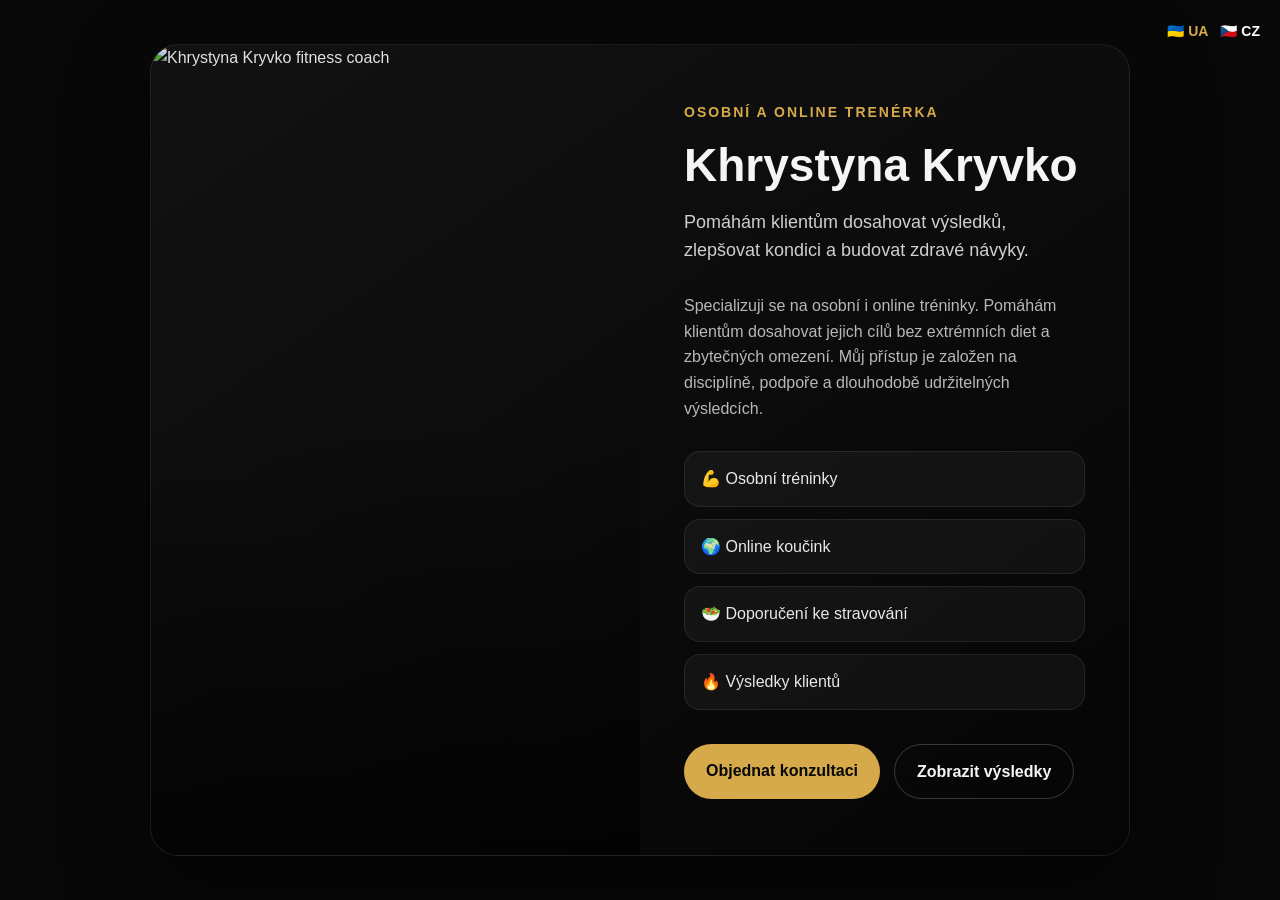
==== cz.html @ f44e98f5 "Update cz.html" ====
<!DOCTYPE html>
<html lang="en">
<head>
  <meta charset="UTF-8" />
  <meta name="viewport" content="width=device-width, initial-scale=1.0" />
  <title>Khrystyna Kryvko | Fitness Coach</title>

  <style>

    * {
      margin: 0;
      padding: 0;
      box-sizing: border-box;
    }

    body {
      font-family: Arial, sans-serif;
      background: #080808;
      color: #f5f5f5;
      line-height: 1.6;
    }

    .page {
      min-height: 100vh;
      padding: 32px 20px;
      display: flex;
      justify-content: center;
      align-items: center;
    }

.language-switcher {
  position: absolute;
  top: 20px;
  right: 20px;
  display: flex;
  gap: 12px;
  z-index: 100;
}

.language-switcher a {
  color: #d6aa4b;
  text-decoration: none;
  font-weight: 700;
  font-size: 14px;
  transition: 0.2s;
}

.language-switcher a:hover {
  color: #f0c86a;
}

.language-switcher .active {
  color: white;
}

    .card {
      width: 100%;
      max-width: 980px;
      background: linear-gradient(145deg, #121212, #050505);
      border: 1px solid rgba(255, 255, 255, 0.08);
      border-radius: 28px;
      overflow: hidden;
      box-shadow: 0 30px 80px rgba(0, 0, 0, 0.55);
      display: grid;
      grid-template-columns: 1fr 1fr;
    }

    .image-box {
      position: relative;
      min-height: 560px;
      overflow: hidden;
    }

    .image-box img {
      width: 100%;
      height: 100%;
      object-fit: cover;
      display: block;
      filter: brightness(0.9) contrast(1.05);
    }

    .image-box::after {
      content: "";
      position: absolute;
      inset: 0;
      background: linear-gradient(to top, rgba(0,0,0,0.65), transparent 55%);
    }

    .content {
      padding: 56px 44px;
      display: flex;
      flex-direction: column;
      justify-content: center;
    }

    .tag {
      color: #d6aa4b;
      font-size: 14px;
      text-transform: uppercase;
      letter-spacing: 2px;
      margin-bottom: 18px;
      font-weight: 700;
    }

    h1 {
      font-size: 46px;
      line-height: 1.05;
      margin-bottom: 18px;
    }

    .subtitle {
      font-size: 18px;
      color: #cfcfcf;
      margin-bottom: 28px;
    }

    .about {
      color: #b8b8b8;
      margin-bottom: 30px;
      font-size: 16px;
    }

    .features {
      display: grid;
      gap: 12px;
      margin-bottom: 34px;
    }

    .feature {
      padding: 14px 16px;
      background: rgba(255, 255, 255, 0.045);
      border: 1px solid rgba(255, 255, 255, 0.08);
      border-radius: 16px;
      color: #e8e8e8;
    }

    .buttons {
      display: flex;
      gap: 14px;
      flex-wrap: wrap;
    }

    .btn {
      text-decoration: none;
      padding: 14px 22px;
      border-radius: 999px;
      font-weight: 700;
      transition: 0.25s ease;
    }

    .btn-primary {
      background: #d6aa4b;
      color: #070707;
    }

    .btn-primary:hover {
      background: #f0c86a;
    }

    .btn-secondary {
      color: #f5f5f5;
      border: 1px solid rgba(255, 255, 255, 0.2);
    }

    .btn-secondary:hover {
      border-color: #d6aa4b;
      color: #d6aa4b;
    }

    @media (max-width: 820px) {
      .page {
        align-items: flex-start;
      }

      .card {
        grid-template-columns: 1fr;
      }

      .image-box {
        min-height: 420px;
      }

      .content {
        padding: 36px 24px;
      }

      h1 {
        font-size: 36px;
      }
    }

    @media (max-width: 480px) {
      .page {
        padding: 16px;
      }

      .card {
        border-radius: 22px;
      }

      .image-box {
        min-height: 360px;
      }

      h1 {
        font-size: 32px;
      }

      .subtitle {
        font-size: 16px;
      }

      .buttons {
        flex-direction: column;
      }

      .btn {
        text-align: center;
      }
    }
  </style>
</head>

<body>
<div class="language-switcher">
  <a href="index.html">🇺🇦 UA</a>
  <a class="active" href="cz.html">🇨🇿 CZ</a>
</div>
  <main class="page">
    <section class="card">
      <div class="image-box">
        <img src="photo.png" alt="Khrystyna Kryvko fitness coach" />
      </div>

      <div class="content">
        <div class="tag">Osobní a online trenérka</div>

        <h1>Khrystyna Kryvko</h1>

        <p class="subtitle">
  Pomáhám klientům dosahovat výsledků, zlepšovat kondici a budovat zdravé návyky.
</p>

        <p class="about">
Specializuji se na osobní i online tréninky. Pomáhám klientům
dosahovat jejich cílů bez extrémních diet a zbytečných omezení.
Můj přístup je založen na disciplíně, podpoře a dlouhodobě
udržitelných výsledcích.
</p>

        <div class="features">
  <div class="feature">💪 Osobní tréninky</div>
  <div class="feature">🌍 Online koučink</div>
  <div class="feature">🥗 Doporučení ke stravování</div>
  <div class="feature">🔥 Výsledky klientů</div>
</div>

        <div class="buttons">
          <a class="btn btn-primary" href="https://www.instagram.com/kristinaa_k7/" target="_self">
Objednat konzultaci
</a>
          <a class="btn btn-secondary" href="https://drive.google.com/drive/folders/1uf9JvwZ7L15I8RJB7Z5WkjqdKEzvysMz" target="_self">
Zobrazit výsledky
</a>
        </div>
      </div>
    </section>
  </main>
</body>
</html>
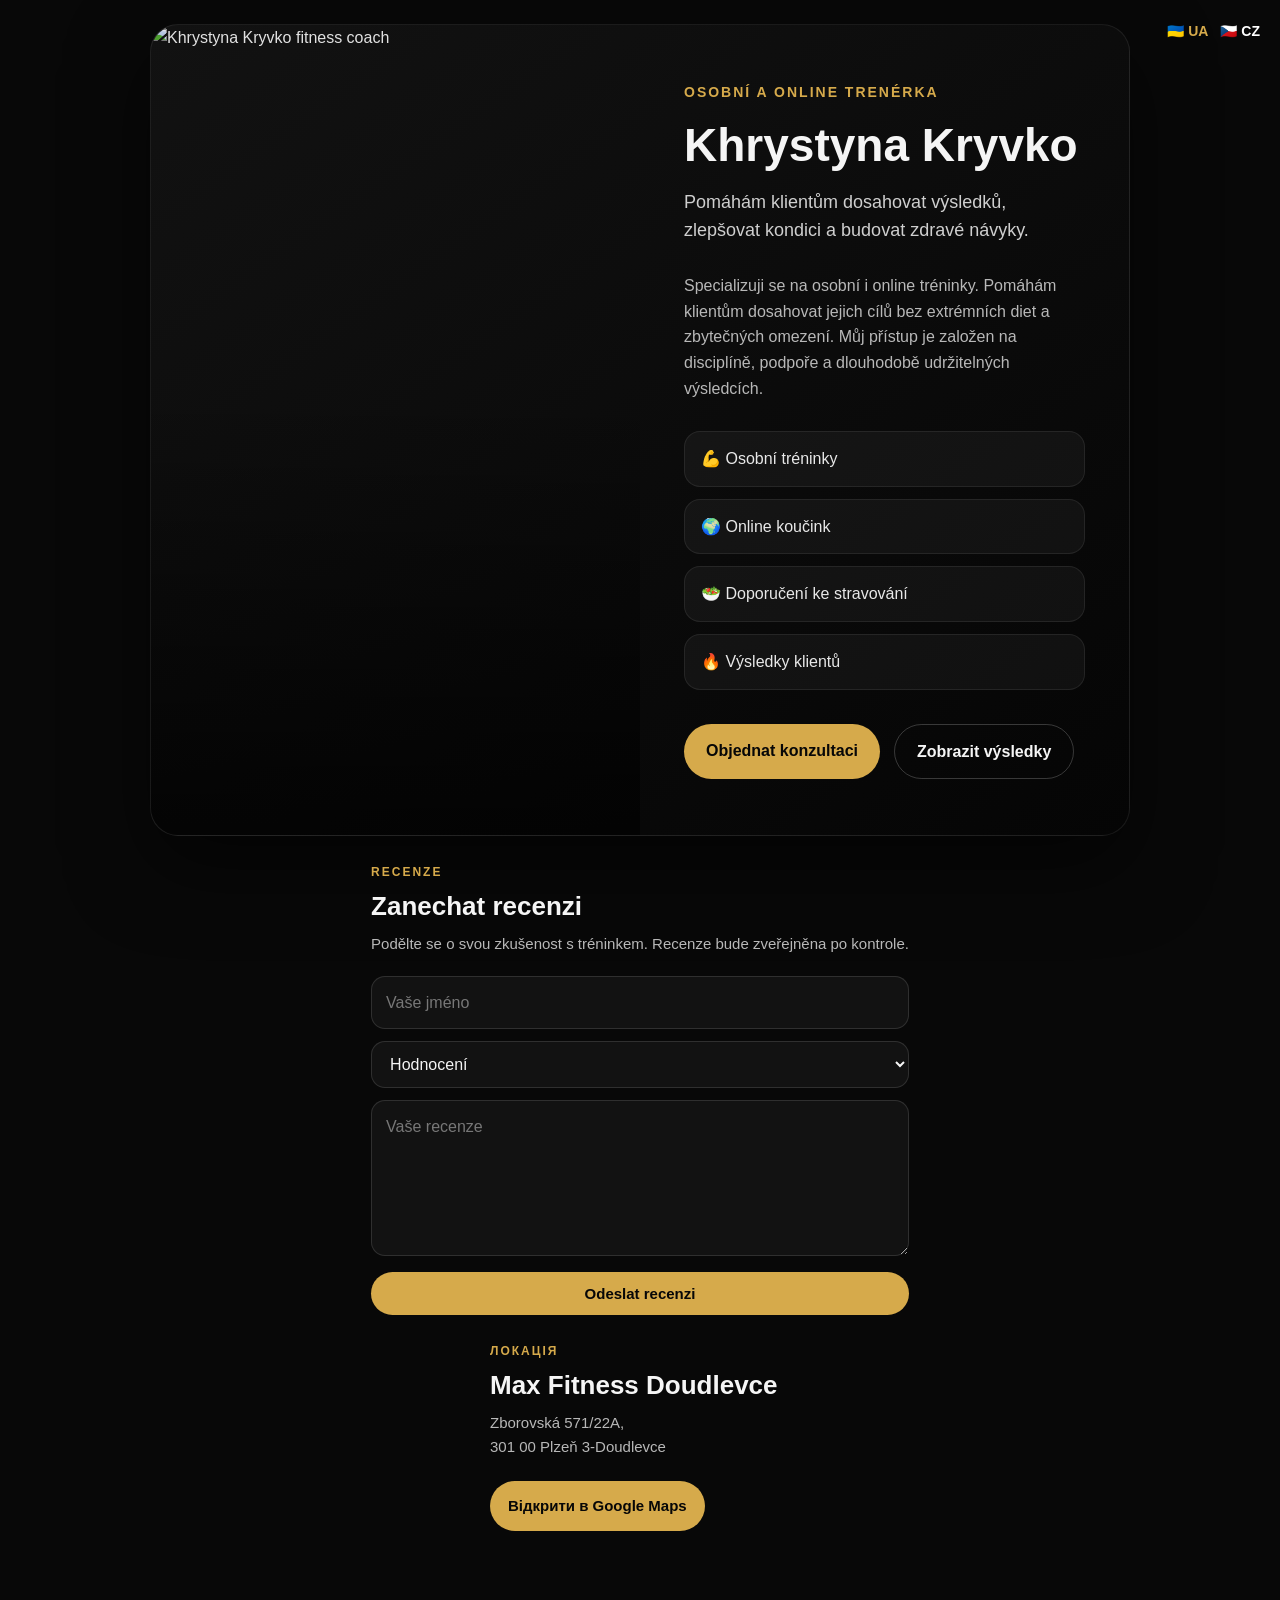
==== commit 513bdcf7: "feat: replace rating dropdown with interactive star selection" ====
--- a/cz.html
+++ b/cz.html
@@ -4,221 +4,7 @@
   <meta charset="UTF-8" />
   <meta name="viewport" content="width=device-width, initial-scale=1.0" />
   <title>Khrystyna Kryvko | Fitness Coach</title>
-
-  <style>
-
-    * {
-      margin: 0;
-      padding: 0;
-      box-sizing: border-box;
-    }
-
-    body {
-      font-family: Arial, sans-serif;
-      background: #080808;
-      color: #f5f5f5;
-      line-height: 1.6;
-    }
-
-    .page {
-      min-height: 100vh;
-      padding: 32px 20px;
-      display: flex;
-      justify-content: center;
-      align-items: center;
-    }
-
-.language-switcher {
-  position: absolute;
-  top: 20px;
-  right: 20px;
-  display: flex;
-  gap: 12px;
-  z-index: 100;
-}
-
-.language-switcher a {
-  color: #d6aa4b;
-  text-decoration: none;
-  font-weight: 700;
-  font-size: 14px;
-  transition: 0.2s;
-}
-
-.language-switcher a:hover {
-  color: #f0c86a;
-}
-
-.language-switcher .active {
-  color: white;
-}
-
-    .card {
-      width: 100%;
-      max-width: 980px;
-      background: linear-gradient(145deg, #121212, #050505);
-      border: 1px solid rgba(255, 255, 255, 0.08);
-      border-radius: 28px;
-      overflow: hidden;
-      box-shadow: 0 30px 80px rgba(0, 0, 0, 0.55);
-      display: grid;
-      grid-template-columns: 1fr 1fr;
-    }
-
-    .image-box {
-      position: relative;
-      min-height: 560px;
-      overflow: hidden;
-    }
-
-    .image-box img {
-      width: 100%;
-      height: 100%;
-      object-fit: cover;
-      display: block;
-      filter: brightness(0.9) contrast(1.05);
-    }
-
-    .image-box::after {
-      content: "";
-      position: absolute;
-      inset: 0;
-      background: linear-gradient(to top, rgba(0,0,0,0.65), transparent 55%);
-    }
-
-    .content {
-      padding: 56px 44px;
-      display: flex;
-      flex-direction: column;
-      justify-content: center;
-    }
-
-    .tag {
-      color: #d6aa4b;
-      font-size: 14px;
-      text-transform: uppercase;
-      letter-spacing: 2px;
-      margin-bottom: 18px;
-      font-weight: 700;
-    }
-
-    h1 {
-      font-size: 46px;
-      line-height: 1.05;
-      margin-bottom: 18px;
-    }
-
-    .subtitle {
-      font-size: 18px;
-      color: #cfcfcf;
-      margin-bottom: 28px;
-    }
-
-    .about {
-      color: #b8b8b8;
-      margin-bottom: 30px;
-      font-size: 16px;
-    }
-
-    .features {
-      display: grid;
-      gap: 12px;
-      margin-bottom: 34px;
-    }
-
-    .feature {
-      padding: 14px 16px;
-      background: rgba(255, 255, 255, 0.045);
-      border: 1px solid rgba(255, 255, 255, 0.08);
-      border-radius: 16px;
-      color: #e8e8e8;
-    }
-
-    .buttons {
-      display: flex;
-      gap: 14px;
-      flex-wrap: wrap;
-    }
-
-    .btn {
-      text-decoration: none;
-      padding: 14px 22px;
-      border-radius: 999px;
-      font-weight: 700;
-      transition: 0.25s ease;
-    }
-
-    .btn-primary {
-      background: #d6aa4b;
-      color: #070707;
-    }
-
-    .btn-primary:hover {
-      background: #f0c86a;
-    }
-
-    .btn-secondary {
-      color: #f5f5f5;
-      border: 1px solid rgba(255, 255, 255, 0.2);
-    }
-
-    .btn-secondary:hover {
-      border-color: #d6aa4b;
-      color: #d6aa4b;
-    }
-
-    @media (max-width: 820px) {
-      .page {
-        align-items: flex-start;
-      }
-
-      .card {
-        grid-template-columns: 1fr;
-      }
-
-      .image-box {
-        min-height: 420px;
-      }
-
-      .content {
-        padding: 36px 24px;
-      }
-
-      h1 {
-        font-size: 36px;
-      }
-    }
-
-    @media (max-width: 480px) {
-      .page {
-        padding: 16px;
-      }
-
-      .card {
-        border-radius: 22px;
-      }
-
-      .image-box {
-        min-height: 360px;
-      }
-
-      h1 {
-        font-size: 32px;
-      }
-
-      .subtitle {
-        font-size: 16px;
-      }
-
-      .buttons {
-        flex-direction: column;
-      }
-
-      .btn {
-        text-align: center;
-      }
-    }
-  </style>
+  <link rel="stylesheet" href="style.css" />
 </head>
 
 <body>
@@ -256,7 +42,7 @@
 </div>
 
         <div class="buttons">
-          <a class="btn btn-primary" href="https://www.instagram.com/kristinaa_k7/" target="_self">
+          <a class="btn btn-primary" href="https://ig.me/m/kristinaa_k7" target="_self">
 Objednat konzultaci
 </a>
           <a class="btn btn-secondary" href="https://drive.google.com/drive/folders/1uf9JvwZ7L15I8RJB7Z5WkjqdKEzvysMz" target="_self">
@@ -265,6 +51,65 @@
         </div>
       </div>
     </section>
+
+    <section class="review-section">
+  <div class="review-card">
+    <div class="review-header">
+      <span class="review-label">Recenze</span>
+      <h2>Zanechat recenzi</h2>
+      <p>
+        Podělte se o svou zkušenost s tréninkem. Recenze bude zveřejněna po kontrole.
+      </p>
+    </div>
+
+    <form class="review-form">
+      <input type="text" placeholder="Vaše jméno" required />
+
+      <select required>
+        <option value="">Hodnocení</option>
+        <option value="5">★★★★★ 5</option>
+        <option value="4">★★★★☆ 4</option>
+        <option value="3">★★★☆☆ 3</option>
+        <option value="2">★★☆☆☆ 2</option>
+        <option value="1">★☆☆☆☆ 1</option>
+      </select>
+
+      <textarea placeholder="Vaše recenze" rows="5" required></textarea>
+
+      <button type="submit">Odeslat recenzi</button>
+    </form>
+  </div>
+</section>
+
+<section class="location-section">
+  <div class="location-card">
+    <div class="location-info">
+      <span class="location-label">Локація</span>
+      <h2>Max Fitness Doudlevce</h2>
+      <p>
+        Zborovská 571/22A,<br />
+        301 00 Plzeň 3-Doudlevce
+      </p>
+
+      <a class="location-btn"
+         href="https://maps.app.goo.gl/XmRp74Ar4HQVm9838"
+         target="_blank"
+         rel="noopener noreferrer">
+        Відкрити в Google Maps
+      </a>
+    </div>
+
+    <div class="location-map">
+      <iframe
+        src="https://www.google.com/maps?q=Max%20Fitness%20Doudlevce%2C%20Zborovsk%C3%A1%20571%2F22A%2C%20301%2000%20Plze%C5%88%203-Doudlevce&output=embed"
+        loading="lazy">
+      </iframe>
+    </div>
+  </div>
+</section>
+
   </main>
+  
+  <script src="script.js"></script>
 </body>
 </html>
--- a/style.css
+++ b/style.css
@@ -0,0 +1,461 @@
+* {
+  margin: 0;
+  padding: 0;
+  box-sizing: border-box;
+}
+
+body {
+  font-family: Arial, sans-serif;
+  background: #080808;
+  color: #f5f5f5;
+  line-height: 1.6;
+}
+
+.language-switcher {
+  position: absolute;
+  top: 20px;
+  right: 20px;
+  display: flex;
+  gap: 12px;
+  z-index: 100;
+}
+
+.language-switcher a {
+  color: #d6aa4b;
+  text-decoration: none;
+  font-weight: 700;
+  font-size: 14px;
+  transition: 0.2s;
+}
+
+.language-switcher a:hover {
+  color: #f0c86a;
+}
+
+.language-switcher .active {
+  color: white;
+}
+
+.page {
+  padding: 24px 16px 40px;
+  display: flex;
+  flex-direction: column;
+  align-items: center;
+  gap: 22px;
+}
+
+.card {
+  width: 100%;
+  max-width: 980px;
+  background: linear-gradient(145deg, #121212, #050505);
+  border: 1px solid rgba(255, 255, 255, 0.08);
+  border-radius: 28px;
+  overflow: hidden;
+  box-shadow: 0 30px 80px rgba(0, 0, 0, 0.55);
+  display: grid;
+  grid-template-columns: 1fr 1fr;
+}
+
+.image-box {
+  position: relative;
+  min-height: 560px;
+  overflow: hidden;
+}
+
+.image-box img {
+  width: 100%;
+  height: 100%;
+  object-fit: cover;
+  display: block;
+  filter: brightness(0.9) contrast(1.05);
+}
+
+.image-box::after {
+  content: "";
+  position: absolute;
+  inset: 0;
+  background: linear-gradient(
+    to top,
+    rgba(0, 0, 0, 0.65),
+    transparent 55%
+  );
+}
+
+.content {
+  padding: 56px 44px;
+  display: flex;
+  flex-direction: column;
+}
+
+.tag {
+  color: #d6aa4b;
+  font-size: 14px;
+  text-transform: uppercase;
+  letter-spacing: 2px;
+  margin-bottom: 18px;
+  font-weight: 700;
+}
+
+h1 {
+  font-size: 46px;
+  line-height: 1.05;
+  margin-bottom: 18px;
+}
+
+.subtitle {
+  font-size: 18px;
+  color: #cfcfcf;
+  margin-bottom: 28px;
+}
+
+.about {
+  color: #b8b8b8;
+  margin-bottom: 30px;
+  font-size: 16px;
+}
+
+.features {
+  display: grid;
+  gap: 12px;
+  margin-bottom: 34px;
+}
+
+.feature {
+  padding: 14px 16px;
+  background: rgba(255, 255, 255, 0.045);
+  border: 1px solid rgba(255, 255, 255, 0.08);
+  border-radius: 16px;
+  color: #e8e8e8;
+}
+
+.buttons {
+  display: flex;
+  gap: 14px;
+  flex-wrap: wrap;
+}
+
+.btn {
+  text-decoration: none;
+  padding: 14px 22px;
+  border-radius: 999px;
+  font-weight: 700;
+  transition: 0.25s ease;
+}
+
+.btn-primary {
+  background: #d6aa4b;
+  color: #070707;
+}
+
+.btn-primary:hover {
+  background: #f0c86a;
+}
+
+.btn-secondary {
+  color: #f5f5f5;
+  border: 1px solid rgba(255, 255, 255, 0.2);
+}
+
+.btn-secondary:hover {
+  border-color: #d6aa4b;
+  color: #d6aa4b;
+}
+
+/* Bottom section */
+
+.bottom-section {
+  width: 100%;
+  max-width: 980px;
+  padding: 28px;
+  border-radius: 28px;
+  background: linear-gradient(145deg, #121212, #050505);
+  border: 1px solid rgba(255, 255, 255, 0.08);
+  display: grid;
+  grid-template-columns: 0.9fr 1.1fr;
+  gap: 28px;
+}
+
+.review-card,
+.location-card {
+  padding: 0;
+  border: none;
+  background: transparent;
+  box-shadow: none;
+  border-radius: 0;
+}
+
+.review-label,
+.location-label {
+  color: #d6aa4b;
+  font-size: 12px;
+  text-transform: uppercase;
+  letter-spacing: 2px;
+  font-weight: 700;
+}
+
+.review-header h2,
+.location-info h2 {
+  margin-top: 8px;
+  font-size: 26px;
+  line-height: 1.15;
+}
+
+.review-header p,
+.location-info p {
+  margin-top: 10px;
+  color: #b8b8b8;
+  font-size: 15px;
+}
+
+.review-form {
+  margin-top: 20px;
+  display: grid;
+  gap: 12px;
+}
+
+.review-form input,
+.review-form select,
+.review-form textarea {
+  width: 100%;
+  padding: 13px 14px;
+  border-radius: 14px;
+  border: 1px solid rgba(255, 255, 255, 0.12);
+  background: rgba(255, 255, 255, 0.045);
+  color: #f5f5f5;
+  font: inherit;
+  outline: none;
+  transition: 0.25s ease;
+}
+
+.review-form textarea {
+  min-height: 96px;
+  resize: vertical;
+}
+
+.review-form input::placeholder,
+.review-form textarea::placeholder {
+  color: #777;
+}
+
+.review-form input:focus,
+.review-form select:focus,
+.review-form textarea:focus {
+  border-color: rgba(214, 170, 75, 0.75);
+  box-shadow: 0 0 0 4px rgba(214, 170, 75, 0.12);
+}
+
+.review-form select {
+  cursor: pointer;
+}
+
+.review-form option {
+  background: #111;
+  color: #f5f5f5;
+}
+
+.review-form button,
+.location-btn {
+  display: inline-block;
+  text-decoration: none;
+  margin-top: 4px;
+  padding: 13px 18px;
+  border: none;
+  border-radius: 999px;
+  background: #d6aa4b;
+  color: #070707;
+  font-weight: 800;
+  font-size: 15px;
+  cursor: pointer;
+  transition: 0.25s ease;
+}
+
+.review-form button:hover,
+.location-btn:hover {
+  background: #f0c86a;
+  transform: translateY(-1px);
+}
+
+.location-card {
+  display: flex;
+  flex-direction: column;
+  gap: 18px;
+}
+
+.location-info p {
+  margin-bottom: 18px;
+}
+
+.location-map {
+  min-height: 230px;
+}
+
+.location-map iframe {
+  width: 100%;
+  height: 100%;
+  min-height: 230px;
+  border: 0;
+  border-radius: 20px;
+  filter: grayscale(0.15) brightness(0.9);
+}
+
+/* Tablet */
+
+@media (max-width: 820px) {
+  .page {
+    padding: 20px 14px 32px;
+    gap: 16px;
+  }
+
+  .card {
+    grid-template-columns: 1fr;
+    border-radius: 24px;
+    box-shadow: 0 18px 45px rgba(0, 0, 0, 0.35);
+  }
+
+  .image-box {
+    min-height: 420px;
+  }
+
+  .content {
+    padding: 34px 24px;
+  }
+
+  h1 {
+    font-size: 36px;
+  }
+
+  .bottom-section {
+    grid-template-columns: 1fr;
+    gap: 28px;
+    padding: 24px 20px;
+    border-radius: 24px;
+  }
+
+  .review-card {
+  padding-top: 26px;
+  border-top: 1px solid rgba(255, 255, 255, 0.08);
+}
+
+  .review-header h2,
+  .location-info h2 {
+    font-size: 22px;
+  }
+
+  .review-header p,
+  .location-info p {
+    font-size: 14px;
+  }
+
+  .location-map,
+  .location-map iframe {
+    min-height: 190px;
+  }
+}
+
+/* Phone */
+
+@media (max-width: 480px) {
+  .language-switcher {
+    top: 14px;
+    right: 14px;
+  }
+
+  .page {
+    padding: 14px 12px 28px;
+    gap: 14px;
+  }
+
+  .card {
+    border-radius: 22px;
+  }
+
+  .image-box {
+    min-height: 350px;
+  }
+
+  .content {
+    padding: 28px 20px;
+  }
+
+  .tag {
+    font-size: 12px;
+    letter-spacing: 1.6px;
+  }
+
+  h1 {
+    font-size: 32px;
+  }
+
+  .subtitle {
+    font-size: 16px;
+    margin-bottom: 22px;
+  }
+
+  .about {
+    font-size: 15px;
+    margin-bottom: 24px;
+  }
+
+  .features {
+    gap: 10px;
+    margin-bottom: 26px;
+  }
+
+  .feature {
+    padding: 12px 14px;
+    border-radius: 14px;
+  }
+
+  .buttons {
+    flex-direction: column;
+    gap: 10px;
+  }
+
+  .btn {
+    text-align: center;
+  }
+
+  .bottom-section {
+    padding: 22px 18px;
+    border-radius: 22px;
+    gap: 24px;
+  }
+
+  .review-card {
+  padding-top: 24px;
+}
+
+  .review-form button,
+  .location-btn {
+    width: 100%;
+    text-align: center;
+  }
+
+  .location-map,
+  .location-map iframe {
+    min-height: 170px;
+  }
+}
+
+.rating {
+  display: flex;
+  gap: 6px;
+  font-size: 34px;
+  line-height: 1;
+  margin: 4px 0 6px;
+}
+
+.rating span {
+  color: rgba(255, 255, 255, 0.25);
+  cursor: pointer;
+  transition: 0.2s ease;
+  user-select: none;
+}
+
+.rating span.active {
+  color: #d6aa4b;
+}
+
+.rating span:hover {
+  transform: scale(1.08);
+}
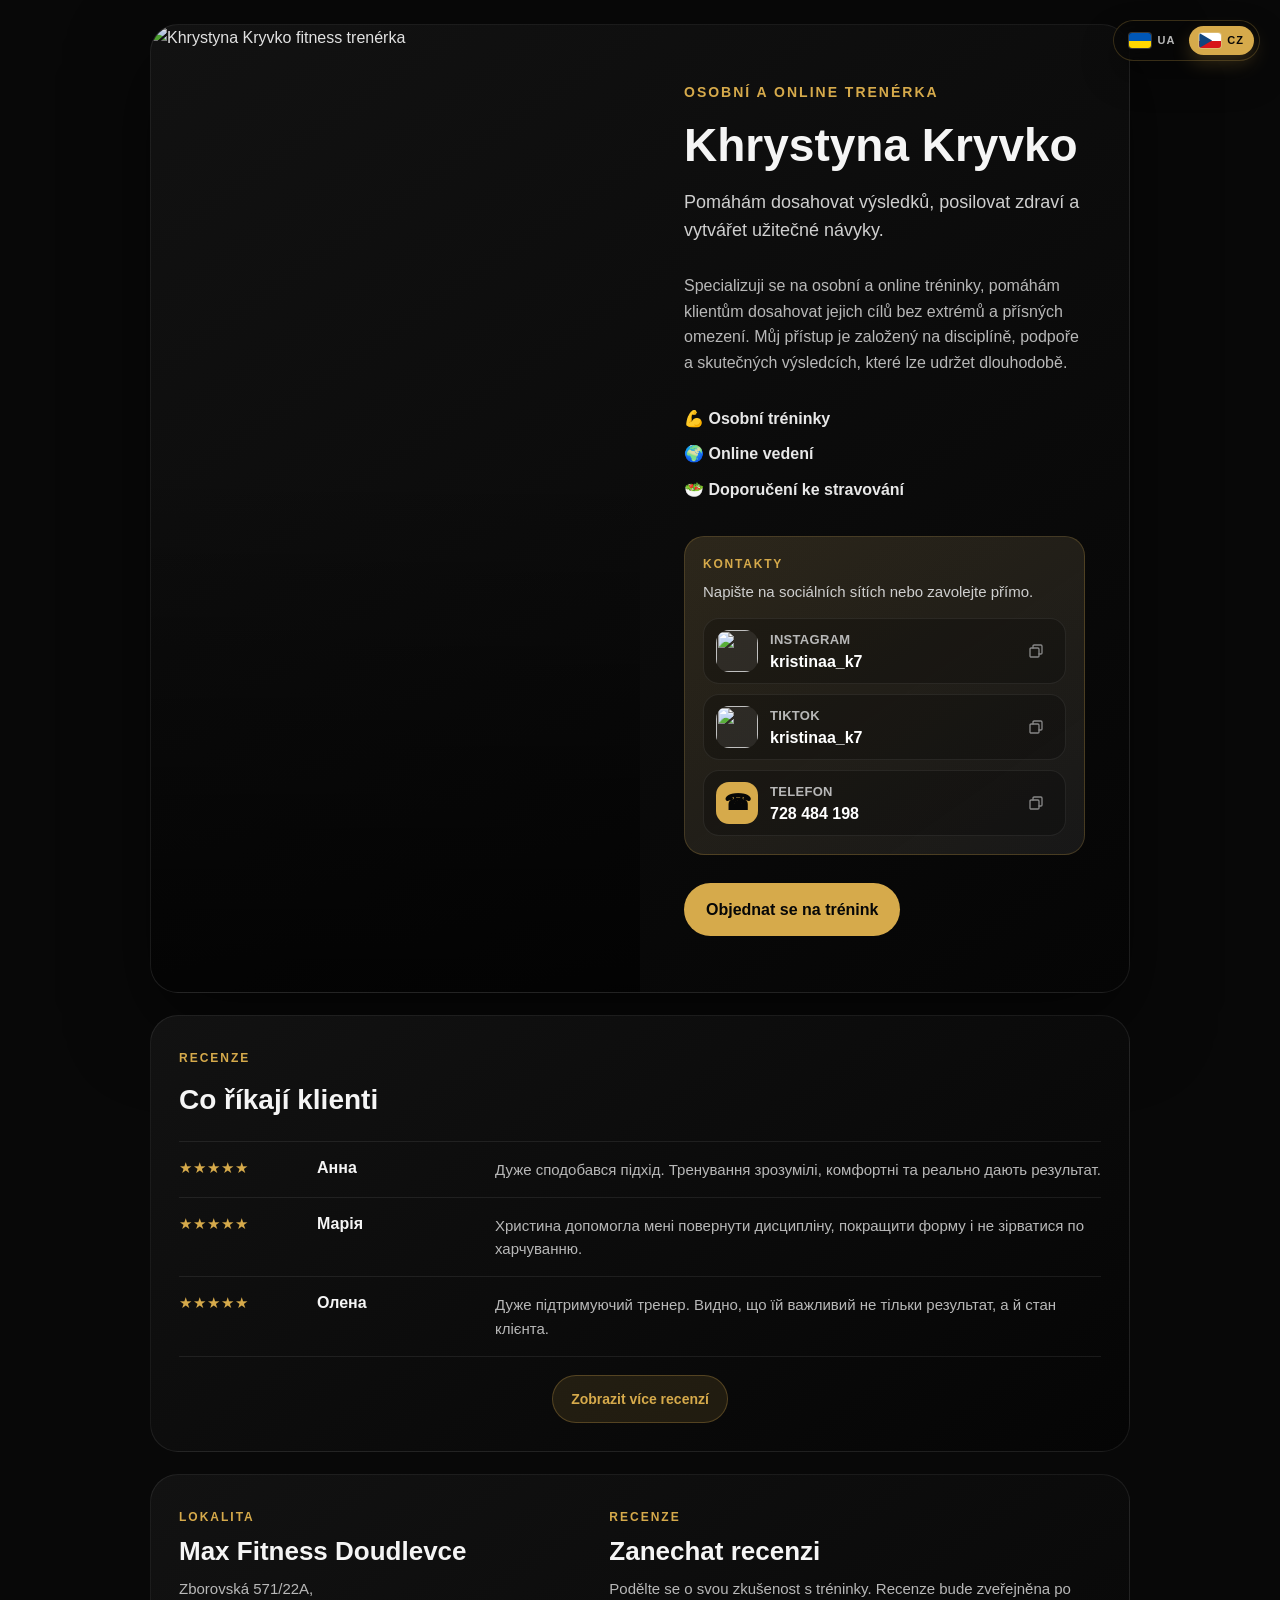
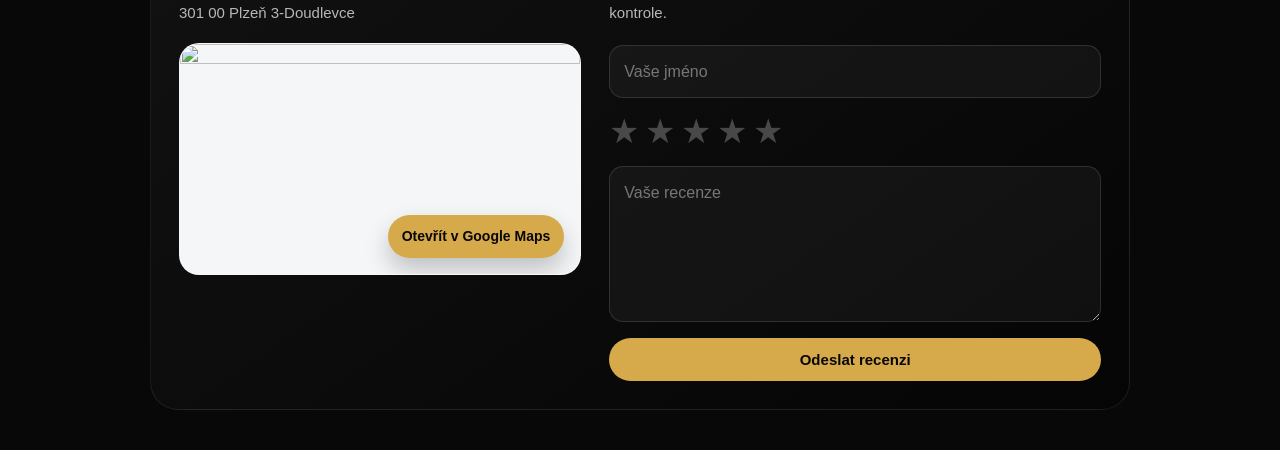
==== commit dfcb1943: "Refactor reviews into shared data source - Move reviews out of HTML into a shared reviews data file " ====
--- a/cz.html
+++ b/cz.html
@@ -1,115 +1,196 @@
-<!DOCTYPE html>
-<html lang="en">
-<head>
-  <meta charset="UTF-8" />
-  <meta name="viewport" content="width=device-width, initial-scale=1.0" />
-  <title>Khrystyna Kryvko | Fitness Coach</title>
-  <link rel="stylesheet" href="style.css" />
-</head>
-
-<body>
-<div class="language-switcher">
-  <a href="index.html">🇺🇦 UA</a>
-  <a class="active" href="cz.html">🇨🇿 CZ</a>
-</div>
-  <main class="page">
-    <section class="card">
-      <div class="image-box">
-        <img src="photo.png" alt="Khrystyna Kryvko fitness coach" />
-      </div>
-
-      <div class="content">
-        <div class="tag">Osobní a online trenérka</div>
-
-        <h1>Khrystyna Kryvko</h1>
-
-        <p class="subtitle">
-  Pomáhám klientům dosahovat výsledků, zlepšovat kondici a budovat zdravé návyky.
-</p>
-
-        <p class="about">
-Specializuji se na osobní i online tréninky. Pomáhám klientům
-dosahovat jejich cílů bez extrémních diet a zbytečných omezení.
-Můj přístup je založen na disciplíně, podpoře a dlouhodobě
-udržitelných výsledcích.
-</p>
-
-        <div class="features">
-  <div class="feature">💪 Osobní tréninky</div>
-  <div class="feature">🌍 Online koučink</div>
-  <div class="feature">🥗 Doporučení ke stravování</div>
-  <div class="feature">🔥 Výsledky klientů</div>
-</div>
-
-        <div class="buttons">
-          <a class="btn btn-primary" href="https://ig.me/m/kristinaa_k7" target="_self">
-Objednat konzultaci
-</a>
-          <a class="btn btn-secondary" href="https://drive.google.com/drive/folders/1uf9JvwZ7L15I8RJB7Z5WkjqdKEzvysMz" target="_self">
-Zobrazit výsledky
-</a>
-        </div>
-      </div>
-    </section>
-
-    <section class="review-section">
-  <div class="review-card">
-    <div class="review-header">
-      <span class="review-label">Recenze</span>
-      <h2>Zanechat recenzi</h2>
-      <p>
-        Podělte se o svou zkušenost s tréninkem. Recenze bude zveřejněna po kontrole.
-      </p>
-    </div>
-
-    <form class="review-form">
-      <input type="text" placeholder="Vaše jméno" required />
-
-      <select required>
-        <option value="">Hodnocení</option>
-        <option value="5">★★★★★ 5</option>
-        <option value="4">★★★★☆ 4</option>
-        <option value="3">★★★☆☆ 3</option>
-        <option value="2">★★☆☆☆ 2</option>
-        <option value="1">★☆☆☆☆ 1</option>
-      </select>
-
-      <textarea placeholder="Vaše recenze" rows="5" required></textarea>
-
-      <button type="submit">Odeslat recenzi</button>
-    </form>
-  </div>
-</section>
-
-<section class="location-section">
-  <div class="location-card">
-    <div class="location-info">
-      <span class="location-label">Локація</span>
-      <h2>Max Fitness Doudlevce</h2>
-      <p>
-        Zborovská 571/22A,<br />
-        301 00 Plzeň 3-Doudlevce
-      </p>
-
-      <a class="location-btn"
-         href="https://maps.app.goo.gl/XmRp74Ar4HQVm9838"
-         target="_blank"
-         rel="noopener noreferrer">
-        Відкрити в Google Maps
-      </a>
-    </div>
-
-    <div class="location-map">
-      <iframe
-        src="https://www.google.com/maps?q=Max%20Fitness%20Doudlevce%2C%20Zborovsk%C3%A1%20571%2F22A%2C%20301%2000%20Plze%C5%88%203-Doudlevce&output=embed"
-        loading="lazy">
-      </iframe>
-    </div>
-  </div>
-</section>
-
-  </main>
-  
-  <script src="script.js"></script>
-</body>
-</html>
+﻿<!DOCTYPE html>
+<html lang="cs">
+<head>
+  <meta charset="UTF-8" />
+  <meta name="viewport" content="width=device-width, initial-scale=1.0" />
+  <title>Khrystyna Kryvko | Fitness trenérka</title>
+  <link rel="stylesheet" href="style.css" />
+</head>
+
+<body>
+
+<div class="language-switcher">
+  <a href="index.html" aria-label="Українська">
+    <span class="lang-flag flag-ua" aria-hidden="true"></span>
+    <span class="lang-code">UA</span>
+  </a>
+  <a class="active" href="cz.html" aria-label="Čeština">
+    <span class="lang-flag flag-cz" aria-hidden="true"></span>
+    <span class="lang-code">CZ</span>
+  </a>
+</div>
+
+  <main class="page">
+    <section class="card">
+      <div class="image-box">
+        <img src="media/photo.png" alt="Khrystyna Kryvko fitness trenérka" />
+      </div>
+
+      <div class="content">
+        <div class="tag">Osobní a online trenérka</div>
+
+        <h1>Khrystyna Kryvko</h1>
+
+        <p class="subtitle">
+          Pomáhám dosahovat výsledků, posilovat zdraví a vytvářet užitečné návyky.
+        </p>
+
+        <p class="about">
+          Specializuji se na osobní a online tréninky,
+pomáhám klientům dosahovat jejich cílů bez extrémů
+a přísných omezení. Můj přístup je založený na disciplíně,
+podpoře a skutečných výsledcích, které lze udržet
+dlouhodobě.
+        </p>
+
+        <div class="features">
+          <div class="feature">💪 Osobní tréninky</div>
+          <div class="feature">🌍 Online vedení</div>
+          <div class="feature">🥗 Doporučení ke stravování</div>
+        </div>
+
+        <div class="contact-panel" aria-label="Kontaktní údaje">
+          <div class="contact-heading">
+            <span class="contact-kicker">Kontakty</span>
+            <p>Napište na sociálních sítích nebo zavolejte přímo.</p>
+          </div>
+
+          <div class="contact-links">
+            <div class="contact-item">
+              <a class="contact-link" href="https://www.instagram.com/kristinaa_k7/" target="_blank" rel="noopener noreferrer">
+                <span class="contact-icon">
+                  <img src="media/logo_inst.png" alt="" />
+                </span>
+                <span class="contact-copy">
+                  <span>Instagram</span>
+                  <strong>kristinaa_k7</strong>
+                </span>
+              </a>
+              <button class="copy-btn" type="button" data-copy="kristinaa_k7" data-done="Zkopírováno" aria-label="Kopírovat Instagram" title="Kopírovat">
+                <svg class="copy-icon" viewBox="0 0 24 24" aria-hidden="true">
+                  <path d="M8 8V5.5A1.5 1.5 0 0 1 9.5 4h9A1.5 1.5 0 0 1 20 5.5v9A1.5 1.5 0 0 1 18.5 16H16" />
+                  <path d="M5.5 8h9A1.5 1.5 0 0 1 16 9.5v9a1.5 1.5 0 0 1-1.5 1.5h-9A1.5 1.5 0 0 1 4 18.5v-9A1.5 1.5 0 0 1 5.5 8Z" />
+                </svg>
+              </button>
+            </div>
+            <div class="contact-item">
+              <a class="contact-link" href="https://www.tiktok.com/@kristinaa_k7" target="_blank" rel="noopener noreferrer">
+                <span class="contact-icon">
+                  <img src="media/logo_tictok.png" alt="" />
+                </span>
+                <span class="contact-copy">
+                  <span>TikTok</span>
+                  <strong>kristinaa_k7</strong>
+                </span>
+              </a>
+              <button class="copy-btn" type="button" data-copy="kristinaa_k7" data-done="Zkopírováno" aria-label="Kopírovat TikTok" title="Kopírovat">
+                <svg class="copy-icon" viewBox="0 0 24 24" aria-hidden="true">
+                  <path d="M8 8V5.5A1.5 1.5 0 0 1 9.5 4h9A1.5 1.5 0 0 1 20 5.5v9A1.5 1.5 0 0 1 18.5 16H16" />
+                  <path d="M5.5 8h9A1.5 1.5 0 0 1 16 9.5v9a1.5 1.5 0 0 1-1.5 1.5h-9A1.5 1.5 0 0 1 4 18.5v-9A1.5 1.5 0 0 1 5.5 8Z" />
+                </svg>
+              </button>
+            </div>
+            <div class="contact-item">
+              <a class="contact-link" href="tel:+420728484198">
+                <span class="contact-icon contact-phone-icon">☎</span>
+                <span class="contact-copy">
+                  <span>Telefon</span>
+                  <strong>728 484 198</strong>
+                </span>
+              </a>
+              <button class="copy-btn" type="button" data-copy="+420728484198" data-done="Zkopírováno" aria-label="Kopírovat telefon" title="Kopírovat">
+                <svg class="copy-icon" viewBox="0 0 24 24" aria-hidden="true">
+                  <path d="M8 8V5.5A1.5 1.5 0 0 1 9.5 4h9A1.5 1.5 0 0 1 20 5.5v9A1.5 1.5 0 0 1 18.5 16H16" />
+                  <path d="M5.5 8h9A1.5 1.5 0 0 1 16 9.5v9a1.5 1.5 0 0 1-1.5 1.5h-9A1.5 1.5 0 0 1 4 18.5v-9A1.5 1.5 0 0 1 5.5 8Z" />
+                </svg>
+              </button>
+            </div>
+          </div>
+        </div>
+
+          <div class="buttons">
+  <a class="btn btn-primary"
+   href="https://ig.me/m/kristinaa_k7"
+   target="_self">
+   Objednat se na trénink
+</a>
+
+  <!-- <a class="btn btn-secondary"
+     href="https://drive.google.com/drive/folders/1uf9JvwZ7L15I8RJB7Z5WkjqdKEzvysMz"
+     target="_self">
+     Zobrazit výsledky
+  </a> -->
+
+</div>
+        </div>
+      </div>
+    </section>
+
+    <section class="testimonials-section">
+  <div class="section-header">
+    <span class="section-label">Recenze</span>
+    <h2>Co říkají klienti</h2>
+  </div>
+
+  <div class="testimonials-list" data-reviews-language="cs" data-show-more-label="Zobrazit více recenzí" data-hide-label="Skrýt recenze"></div>
+</section>
+
+    <section class="bottom-section">
+  <div class="location-card">
+    <div class="location-info">
+      <span class="location-label">Lokalita</span>
+      <h2>Max Fitness Doudlevce</h2>
+      <p>
+        Zborovská 571/22A,<br />
+        301 00 Plzeň 3-Doudlevce
+      </p>
+    </div>
+
+    <div class="location-map">
+      <a class="location-map-link"
+         href="https://maps.app.goo.gl/XmRp74Ar4HQVm9838"
+         target="_blank"
+         rel="noopener noreferrer"
+         aria-label="Otevřít lokalitu v Google Maps">
+        <img class="map-preview-img" src="media/map-preview.svg" alt="" />
+        <span class="map-open-badge">Otevřít v Google Maps</span>
+      </a>
+    </div>
+  </div>
+
+  <div class="review-card">
+    <div class="review-header">
+      <span class="review-label">Recenze</span>
+      <h2>Zanechat recenzi</h2>
+      <p>
+        Podělte se o svou zkušenost s tréninky. Recenze bude zveřejněna po kontrole.
+      </p>
+    </div>
+
+    <form class="review-form">
+      <input type="text" placeholder="Vaše jméno" required />
+
+<div class="rating">
+  <span data-value="1">★</span>
+  <span data-value="2">★</span>
+  <span data-value="3">★</span>
+  <span data-value="4">★</span>
+  <span data-value="5">★</span>
+</div>
+
+<input type="hidden" id="ratingValue" value="0">
+
+      <textarea placeholder="Vaše recenze" rows="5" required></textarea>
+
+      <button type="submit">Odeslat recenzi</button>
+    </form>
+  </div>
+</section>
+
+  </main>
+
+  <script src="reviews-data.js"></script>
+  <script src="script.js"></script>
+</body>
+</html>
+
--- a/style.css
+++ b/style.css
@@ -16,24 +16,78 @@
   top: 20px;
   right: 20px;
   display: flex;
-  gap: 12px;
+  gap: 4px;
+  padding: 5px;
+  border: 1px solid rgba(214, 170, 75, 0.24);
+  border-radius: 999px;
+  background: rgba(8, 8, 8, 0.72);
+  box-shadow: 0 16px 34px rgba(0, 0, 0, 0.32);
+  backdrop-filter: blur(12px);
   z-index: 100;
 }
 
 .language-switcher a {
-  color: #d6aa4b;
+  min-width: 62px;
+  padding: 7px 10px;
+  border-radius: 999px;
+  color: #b8b8b8;
   text-decoration: none;
   font-weight: 700;
-  font-size: 14px;
-  transition: 0.2s;
+  line-height: 1;
+  text-align: center;
+  display: inline-flex;
+  align-items: center;
+  justify-content: center;
+  gap: 6px;
+  transition: 0.25s ease;
+}
+
+.lang-flag {
+  position: relative;
+  width: 22px;
+  height: 15px;
+  flex: 0 0 22px;
+  overflow: hidden;
+  border-radius: 3px;
+  box-shadow: 0 0 0 1px rgba(255, 255, 255, 0.2);
+}
+
+.flag-ua {
+  background: linear-gradient(to bottom, #0057b7 0 50%, #ffd700 50% 100%);
+}
+
+.flag-cz {
+  background: linear-gradient(to bottom, #fff 0 50%, #d7141a 50% 100%);
+}
+
+.flag-cz::before {
+  content: "";
+  position: absolute;
+  inset: 0 auto 0 0;
+  width: 58%;
+  background: #11457e;
+  clip-path: polygon(0 0, 100% 50%, 0 100%);
+}
+
+.lang-code {
+  font-size: 11px;
+  letter-spacing: 1px;
 }
 
 .language-switcher a:hover {
-  color: #f0c86a;
+  color: #f5f5f5;
+  background: rgba(255, 255, 255, 0.07);
 }
 
 .language-switcher .active {
-  color: white;
+  background: #d6aa4b;
+  color: #070707;
+  box-shadow: 0 8px 18px rgba(214, 170, 75, 0.22);
+}
+
+.language-switcher a:focus-visible {
+  outline: 2px solid #f0c86a;
+  outline-offset: 3px;
 }
 
 .page {
@@ -116,16 +170,154 @@
 
 .features {
   display: grid;
+  gap: 10px;
+  margin-bottom: 34px;
+}
+
+.feature {
+  padding: 0;
+  color: #e8e8e8;
+  font-weight: 600;
+}
+
+.contact-panel {
+  margin-bottom: 28px;
+  padding: 18px;
+  border: 1px solid rgba(214, 170, 75, 0.22);
+  border-radius: 20px;
+  background:
+    linear-gradient(145deg, rgba(214, 170, 75, 0.13), rgba(255, 255, 255, 0.035)),
+    rgba(255, 255, 255, 0.035);
+}
+
+.contact-heading {
+  margin-bottom: 14px;
+}
+
+.contact-kicker {
+  display: block;
+  margin-bottom: 5px;
+  color: #d6aa4b;
+  font-size: 12px;
+  font-weight: 800;
+  letter-spacing: 1.8px;
+  text-transform: uppercase;
+}
+
+.contact-heading p {
+  color: #cfcfcf;
+  font-size: 15px;
+}
+
+.contact-links {
+  display: grid;
+  gap: 10px;
+}
+
+.contact-item {
+  display: flex;
+  align-items: center;
   gap: 12px;
-  margin-bottom: 34px;
-}
-
-.feature {
-  padding: 14px 16px;
-  background: rgba(255, 255, 255, 0.045);
-  border: 1px solid rgba(255, 255, 255, 0.08);
+  min-height: 66px;
+  padding: 11px 12px;
+  border: 1px solid rgba(255, 255, 255, 0.075);
   border-radius: 16px;
-  color: #e8e8e8;
+  background: rgba(0, 0, 0, 0.24);
+  transition: 0.25s ease;
+}
+
+.contact-link {
+  min-width: 0;
+  flex: 1;
+  display: flex;
+  align-items: center;
+  gap: 12px;
+  color: #f5f5f5;
+  text-decoration: none;
+  transition: 0.25s ease;
+}
+
+.contact-icon {
+  width: 42px;
+  height: 42px;
+  flex: 0 0 42px;
+  display: inline-flex;
+  align-items: center;
+  justify-content: center;
+  overflow: hidden;
+  border-radius: 13px;
+  background: rgba(255, 255, 255, 0.08);
+}
+
+.contact-icon img {
+  width: 100%;
+  height: 100%;
+  object-fit: cover;
+  display: block;
+}
+
+.contact-phone-icon {
+  color: #070707;
+  background: #d6aa4b;
+  font-size: 22px;
+  font-weight: 800;
+}
+
+.contact-copy {
+  display: grid;
+  gap: 2px;
+}
+
+.contact-copy span {
+  color: #b8b8b8;
+  font-size: 13px;
+  font-weight: 700;
+  letter-spacing: 0.3px;
+  text-transform: uppercase;
+}
+
+.contact-copy strong {
+  color: #fff;
+  font-size: 16px;
+  line-height: 1.2;
+}
+
+.contact-item:hover {
+  border-color: rgba(214, 170, 75, 0.45);
+  background: rgba(214, 170, 75, 0.16);
+  transform: translateY(-1px);
+}
+
+.copy-btn {
+  flex: 0 0 auto;
+  width: 34px;
+  height: 34px;
+  display: inline-flex;
+  align-items: center;
+  justify-content: center;
+  padding: 0;
+  border: 0;
+  border-radius: 50%;
+  background: transparent;
+  color: #858585;
+  cursor: pointer;
+  transition: 0.25s ease;
+}
+
+.copy-icon {
+  width: 18px;
+  height: 18px;
+  fill: none;
+  stroke: currentColor;
+  stroke-width: 1.8;
+  stroke-linecap: round;
+  stroke-linejoin: round;
+}
+
+.copy-btn:hover,
+.copy-btn.copied {
+  background: rgba(214, 170, 75, 0.12);
+  color: #d6aa4b;
 }
 
 .buttons {
@@ -159,6 +351,138 @@
 .btn-secondary:hover {
   border-color: #d6aa4b;
   color: #d6aa4b;
+}
+
+/* testimonials */
+
+.testimonials-section {
+  width: 100%;
+  max-width: 980px;
+  padding: 28px;
+  border-radius: 28px;
+  background: linear-gradient(145deg, #121212, #050505);
+  border: 1px solid rgba(255, 255, 255, 0.08);
+}
+
+.section-label {
+  color: #d6aa4b;
+  font-size: 12px;
+  text-transform: uppercase;
+  letter-spacing: 2px;
+  font-weight: 700;
+}
+
+.section-header h2 {
+  margin-top: 8px;
+  font-size: 28px;
+}
+
+.testimonials-list {
+  margin-top: 18px;
+  display: grid;
+  gap: 0;
+  border-top: 1px solid rgba(255, 255, 255, 0.08);
+}
+
+.testimonial-card {
+  display: grid;
+  grid-template-columns: 120px minmax(120px, 160px) 1fr;
+  gap: 18px;
+  align-items: start;
+  padding: 16px 0;
+  border-bottom: 1px solid rgba(255, 255, 255, 0.08);
+}
+
+.testimonial-card[hidden] {
+  display: none;
+}
+
+.testimonial-stars {
+  color: #d6aa4b;
+  font-size: 15px;
+  letter-spacing: 1px;
+  line-height: 1.3;
+}
+
+.testimonial-card h3 {
+  font-size: 16px;
+  line-height: 1.3;
+}
+
+.testimonial-card p {
+  color: #b8b8b8;
+  font-size: 15px;
+  line-height: 1.55;
+}
+
+.testimonials-action,
+.testimonials-pagination {
+  margin-top: 18px;
+  display: inline-flex;
+  align-items: center;
+  justify-content: center;
+}
+
+.testimonials-action {
+  width: 100%;
+}
+
+.show-more-reviews,
+.pagination-btn {
+  border: 1px solid rgba(214, 170, 75, 0.28);
+  border-radius: 999px;
+  background: rgba(214, 170, 75, 0.12);
+  color: #d6aa4b;
+  cursor: pointer;
+  font: inherit;
+  font-weight: 800;
+  transition: 0.25s ease;
+}
+
+.show-more-reviews {
+  padding: 12px 18px;
+  font-size: 14px;
+}
+
+.show-more-reviews:hover,
+.pagination-btn:hover,
+.pagination-btn.active {
+  background: #d6aa4b;
+  color: #070707;
+}
+
+.testimonials-pagination {
+  width: 100%;
+  gap: 8px;
+  flex-wrap: wrap;
+}
+
+.pagination-btn {
+  min-width: 38px;
+  height: 38px;
+  padding: 0 12px;
+  font-size: 14px;
+}
+
+@media (max-width: 480px) {
+  .testimonials-section {
+    padding: 22px 18px;
+    border-radius: 22px;
+  }
+
+  .section-header h2 {
+    font-size: 24px;
+  }
+
+  .testimonial-card {
+    grid-template-columns: 1fr;
+    gap: 6px;
+    padding: 15px 0;
+  }
+
+  .show-more-reviews {
+    width: 100%;
+  }
 }
 
 /* Bottom section */
@@ -253,8 +577,7 @@
   color: #f5f5f5;
 }
 
-.review-form button,
-.location-btn {
+.review-form button {
   display: inline-block;
   text-decoration: none;
   margin-top: 4px;
@@ -269,8 +592,7 @@
   transition: 0.25s ease;
 }
 
-.review-form button:hover,
-.location-btn:hover {
+.review-form button:hover {
   background: #f0c86a;
   transform: translateY(-1px);
 }
@@ -282,20 +604,57 @@
 }
 
 .location-info p {
-  margin-bottom: 18px;
+  margin-bottom: 0;
 }
 
 .location-map {
+  position: relative;
   min-height: 230px;
-}
-
-.location-map iframe {
+  overflow: hidden;
+  border-radius: 20px;
+  background: #f4f6f8;
+  border: 1px solid rgba(255, 255, 255, 0.08);
+}
+
+.location-map-link {
+  position: relative;
+  min-height: 230px;
+  display: block;
+  color: #070707;
+  text-decoration: none;
+}
+
+.map-preview-img {
   width: 100%;
   height: 100%;
   min-height: 230px;
-  border: 0;
-  border-radius: 20px;
-  filter: grayscale(0.15) brightness(0.9);
+  display: block;
+  object-fit: cover;
+  transition: 0.25s ease;
+}
+
+.location-map-link:hover .map-preview-img {
+  filter: brightness(0.97);
+}
+
+.map-open-badge {
+  position: absolute;
+  right: 16px;
+  bottom: 16px;
+  z-index: 3;
+  padding: 10px 14px;
+  border-radius: 999px;
+  background: #d6aa4b;
+  color: #070707;
+  font-size: 14px;
+  font-weight: 800;
+  box-shadow: 0 12px 24px rgba(0, 0, 0, 0.22);
+  transition: 0.25s ease;
+}
+
+.location-map-link:hover .map-open-badge {
+  background: #f0c86a;
+  transform: translateY(-1px);
 }
 
 /* Tablet */
@@ -347,7 +706,8 @@
   }
 
   .location-map,
-  .location-map iframe {
+  .location-map-link,
+  .map-preview-img {
     min-height: 190px;
   }
 }
@@ -358,6 +718,23 @@
   .language-switcher {
     top: 14px;
     right: 14px;
+    padding: 4px;
+  }
+
+  .language-switcher a {
+    min-width: 52px;
+    padding: 7px 8px;
+    gap: 5px;
+  }
+
+  .lang-flag {
+    width: 20px;
+    height: 14px;
+    flex-basis: 20px;
+  }
+
+  .lang-code {
+    font-size: 10px;
   }
 
   .page {
@@ -402,8 +779,30 @@
   }
 
   .feature {
-    padding: 12px 14px;
-    border-radius: 14px;
+    font-size: 15px;
+  }
+
+  .contact-panel {
+    padding: 14px;
+    margin-bottom: 24px;
+  }
+
+  .contact-item {
+    min-height: 62px;
+    padding: 10px 11px;
+    gap: 9px;
+  }
+
+  .contact-icon {
+    width: 38px;
+    height: 38px;
+    flex-basis: 38px;
+    border-radius: 12px;
+  }
+
+  .copy-btn {
+    width: 32px;
+    height: 32px;
   }
 
   .buttons {
@@ -425,16 +824,24 @@
   padding-top: 24px;
 }
 
-  .review-form button,
-  .location-btn {
+  .review-form button {
     width: 100%;
     text-align: center;
   }
 
   .location-map,
-  .location-map iframe {
+  .location-map-link,
+  .map-preview-img {
     min-height: 170px;
   }
+
+  .map-open-badge {
+    right: 12px;
+    bottom: 12px;
+    padding: 9px 12px;
+    font-size: 13px;
+  }
+
 }
 
 .rating {
@@ -458,4 +865,4 @@
 
 .rating span:hover {
   transform: scale(1.08);
-}+}
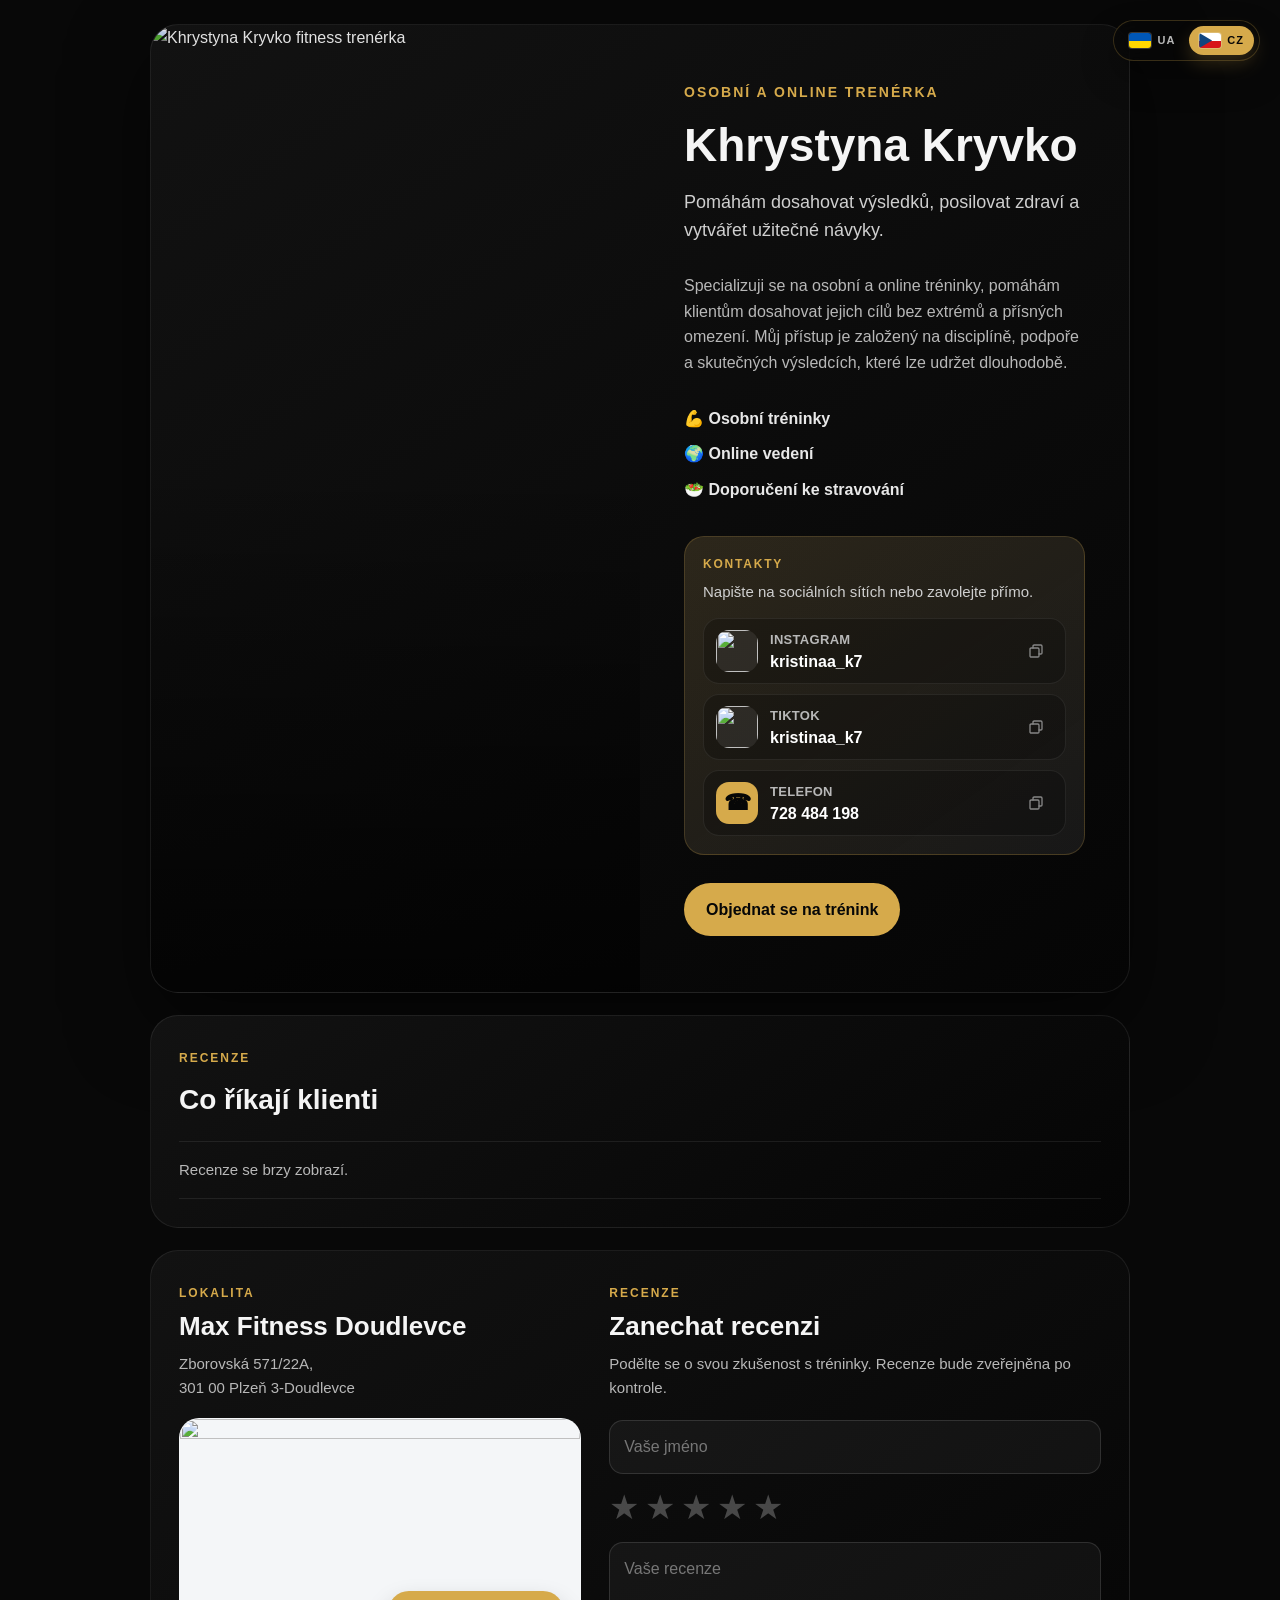
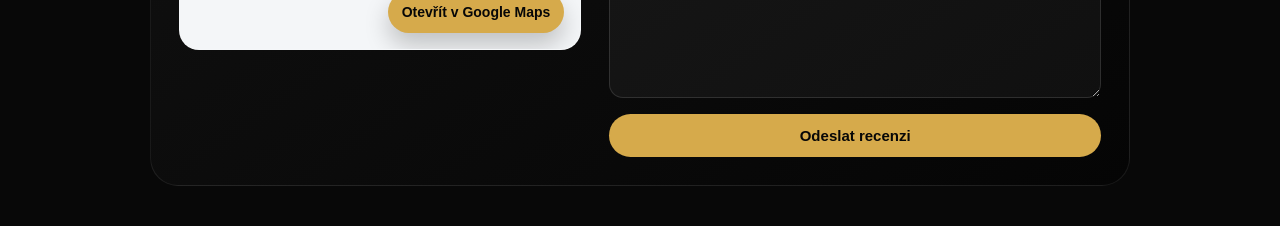
==== commit 637d23c5: "Add Firebase-backed reviews with an admin moderation flow. - Connect review submission to Firestore " ====
--- a/cz.html
+++ b/cz.html
@@ -132,7 +132,7 @@
     <h2>Co říkají klienti</h2>
   </div>
 
-  <div class="testimonials-list" data-reviews-language="cs" data-show-more-label="Zobrazit více recenzí" data-hide-label="Skrýt recenze"></div>
+  <div class="testimonials-list" data-reviews-language="cs" data-show-more-label="Zobrazit více recenzí" data-hide-label="Skrýt recenze" data-empty-label="Recenze se brzy zobrazí."></div>
 </section>
 
     <section class="bottom-section">
@@ -189,7 +189,9 @@
 
   </main>
 
-  <script src="reviews-data.js"></script>
+  <script src="https://www.gstatic.com/firebasejs/11.2.0/firebase-app-compat.js"></script>
+  <script src="https://www.gstatic.com/firebasejs/11.2.0/firebase-firestore-compat.js"></script>
+  <script src="firebase.js"></script>
   <script src="script.js"></script>
 </body>
 </html>
--- a/style.css
+++ b/style.css
@@ -393,6 +393,10 @@
   border-bottom: 1px solid rgba(255, 255, 255, 0.08);
 }
 
+.testimonial-card > * {
+  min-width: 0;
+}
+
 .testimonial-card[hidden] {
   display: none;
 }
@@ -413,6 +417,14 @@
   color: #b8b8b8;
   font-size: 15px;
   line-height: 1.55;
+  overflow-wrap: anywhere;
+}
+
+.testimonials-empty {
+  padding: 16px 0;
+  color: #b8b8b8;
+  font-size: 15px;
+  border-bottom: 1px solid rgba(255, 255, 255, 0.08);
 }
 
 .testimonials-action,
@@ -597,6 +609,26 @@
   transform: translateY(-1px);
 }
 
+.review-form button:disabled {
+  cursor: wait;
+  opacity: 0.72;
+  transform: none;
+}
+
+.review-form-message {
+  margin-top: 2px;
+  color: #b8b8b8;
+  font-size: 14px;
+}
+
+.review-form-message[data-type="success"] {
+  color: #d6aa4b;
+}
+
+.review-form-message[data-type="error"] {
+  color: #ff8f8f;
+}
+
 .location-card {
   display: flex;
   flex-direction: column;
@@ -683,6 +715,12 @@
     font-size: 36px;
   }
 
+  .testimonial-card {
+    grid-template-columns: 1fr;
+    gap: 6px;
+    padding: 15px 0;
+  }
+
   .bottom-section {
     grid-template-columns: 1fr;
     gap: 28px;
@@ -866,3 +904,355 @@
 .rating span:hover {
   transform: scale(1.08);
 }
+
+/* Admin */
+
+.admin-page {
+  min-height: 100vh;
+  padding: 28px 16px 44px;
+  display: flex;
+  justify-content: center;
+  align-items: flex-start;
+}
+
+.admin-login-shell,
+.admin-shell {
+  width: 100%;
+  max-width: 980px;
+  padding: 28px;
+  border-radius: 28px;
+  background: linear-gradient(145deg, #121212, #050505);
+  border: 1px solid rgba(255, 255, 255, 0.08);
+  box-shadow: 0 30px 80px rgba(0, 0, 0, 0.45);
+}
+
+.admin-login-shell {
+  max-width: 440px;
+  margin-top: 8vh;
+}
+
+.admin-login-shell[hidden],
+.admin-shell[hidden] {
+  display: none;
+}
+
+.admin-login-shell h1 {
+  margin: 8px 0 10px;
+  font-size: 34px;
+}
+
+.admin-login-shell p {
+  color: #b8b8b8;
+}
+
+.admin-login-form {
+  margin-top: 24px;
+  display: grid;
+  gap: 14px;
+}
+
+.admin-login-form label {
+  display: grid;
+  gap: 8px;
+  color: #d6aa4b;
+  font-size: 13px;
+  font-weight: 800;
+  text-transform: uppercase;
+  letter-spacing: 1px;
+}
+
+.admin-login-form input {
+  width: 100%;
+  padding: 14px 15px;
+  border: 1px solid rgba(255, 255, 255, 0.12);
+  border-radius: 14px;
+  background: rgba(255, 255, 255, 0.06);
+  color: #f5f5f5;
+  font: inherit;
+  outline: none;
+}
+
+.admin-login-form input:focus {
+  border-color: rgba(214, 170, 75, 0.72);
+  box-shadow: 0 0 0 3px rgba(214, 170, 75, 0.13);
+}
+
+.admin-login-message {
+  min-height: 20px;
+  color: #b8b8b8;
+  font-size: 14px;
+}
+
+.admin-login-message[data-type="error"] {
+  color: #ff8f8f;
+}
+
+.admin-header,
+.admin-toolbar {
+  display: flex;
+  align-items: center;
+  justify-content: space-between;
+  gap: 16px;
+}
+
+.admin-header h1 {
+  margin: 8px 0 0;
+  font-size: 34px;
+}
+
+.admin-header-actions {
+  display: flex;
+  align-items: center;
+  gap: 10px;
+}
+
+.admin-back-link,
+.admin-refresh-btn,
+.admin-login-btn,
+.admin-action-btn {
+  border: 1px solid rgba(214, 170, 75, 0.28);
+  border-radius: 999px;
+  background: rgba(214, 170, 75, 0.12);
+  color: #d6aa4b;
+  cursor: pointer;
+  font: inherit;
+  font-weight: 800;
+  text-decoration: none;
+  transition: 0.25s ease;
+}
+
+.admin-back-link,
+.admin-refresh-btn,
+.admin-login-btn {
+  padding: 11px 16px;
+}
+
+.admin-back-link:hover,
+.admin-refresh-btn:hover,
+.admin-login-btn:hover,
+.admin-action-btn:hover {
+  background: #d6aa4b;
+  color: #070707;
+}
+
+.admin-refresh-btn:disabled,
+.admin-login-btn:disabled {
+  cursor: wait;
+  opacity: 0.7;
+}
+
+.admin-action-btn:disabled {
+  cursor: wait;
+  opacity: 0.58;
+}
+
+.admin-toolbar {
+  margin-top: 22px;
+  padding-top: 18px;
+  border-top: 1px solid rgba(255, 255, 255, 0.08);
+}
+
+.admin-toolbar p,
+.admin-empty {
+  color: #b8b8b8;
+}
+
+.admin-tabs {
+  margin-top: 18px;
+  display: inline-flex;
+  gap: 5px;
+  padding: 5px;
+  border: 1px solid rgba(214, 170, 75, 0.2);
+  border-radius: 999px;
+  background: rgba(255, 255, 255, 0.035);
+}
+
+.admin-tab {
+  min-width: 132px;
+  padding: 10px 14px;
+  border: 0;
+  border-radius: 999px;
+  background: transparent;
+  color: #b8b8b8;
+  cursor: pointer;
+  font: inherit;
+  font-weight: 800;
+  display: inline-flex;
+  align-items: center;
+  justify-content: center;
+  gap: 8px;
+  transition: 0.25s ease;
+}
+
+.admin-tab:hover {
+  color: #f5f5f5;
+  background: rgba(255, 255, 255, 0.07);
+}
+
+.admin-tab.active {
+  background: #d6aa4b;
+  color: #070707;
+}
+
+.admin-tab-badge {
+  min-width: 22px;
+  height: 22px;
+  padding: 0 7px;
+  border-radius: 999px;
+  background: rgba(8, 8, 8, 0.24);
+  color: inherit;
+  font-size: 12px;
+  line-height: 22px;
+}
+
+.admin-review-groups {
+  margin-top: 18px;
+  display: grid;
+  gap: 24px;
+}
+
+.admin-review-group {
+  padding-top: 18px;
+  border-top: 1px solid rgba(255, 255, 255, 0.08);
+}
+
+.admin-review-group[hidden] {
+  display: none;
+}
+
+.admin-group-header {
+  display: flex;
+  align-items: center;
+  justify-content: space-between;
+  gap: 16px;
+  margin-bottom: 14px;
+}
+
+.admin-group-label {
+  color: #d6aa4b;
+  font-size: 11px;
+  font-weight: 800;
+  letter-spacing: 1.4px;
+  text-transform: uppercase;
+}
+
+.admin-group-header h2 {
+  margin-top: 4px;
+  font-size: 24px;
+}
+
+.admin-count {
+  min-width: 38px;
+  height: 38px;
+  display: inline-flex;
+  align-items: center;
+  justify-content: center;
+  border-radius: 999px;
+  background: rgba(214, 170, 75, 0.12);
+  color: #d6aa4b;
+  font-weight: 900;
+}
+
+.admin-reviews-list {
+  display: grid;
+  gap: 14px;
+}
+
+.admin-review-card {
+  padding: 18px;
+  border-radius: 18px;
+  background: rgba(255, 255, 255, 0.045);
+  border: 1px solid rgba(255, 255, 255, 0.08);
+}
+
+.admin-review-card[data-status="pending"] {
+  border-color: rgba(214, 170, 75, 0.5);
+  background: rgba(214, 170, 75, 0.08);
+}
+
+.admin-review-meta {
+  display: flex;
+  align-items: center;
+  justify-content: space-between;
+  gap: 12px;
+  margin-bottom: 10px;
+}
+
+.admin-status {
+  padding: 5px 10px;
+  border-radius: 999px;
+  background: rgba(255, 255, 255, 0.08);
+  color: #d6aa4b;
+  font-size: 12px;
+  font-weight: 800;
+  text-transform: uppercase;
+}
+
+.admin-review-date {
+  color: #777;
+  font-size: 13px;
+}
+
+.admin-review-card h2 {
+  margin: 8px 0;
+  font-size: 20px;
+}
+
+.admin-review-card p {
+  color: #cfcfcf;
+}
+
+.admin-review-actions {
+  margin-top: 16px;
+  display: flex;
+  flex-wrap: wrap;
+  gap: 10px;
+}
+
+.admin-action-btn {
+  padding: 9px 13px;
+  font-size: 14px;
+}
+
+.admin-action-btn.delete {
+  border-color: rgba(255, 143, 143, 0.3);
+  color: #ff8f8f;
+  background: rgba(255, 143, 143, 0.08);
+}
+
+.admin-action-btn.delete:hover {
+  background: #ff8f8f;
+  color: #070707;
+}
+
+@media (max-width: 620px) {
+  .admin-shell {
+    padding: 22px 18px;
+    border-radius: 22px;
+  }
+
+  .admin-header,
+  .admin-toolbar,
+  .admin-header-actions {
+    align-items: flex-start;
+    flex-direction: column;
+  }
+
+  .admin-header h1 {
+    font-size: 28px;
+  }
+
+  .admin-back-link,
+  .admin-refresh-btn,
+  .admin-login-btn,
+  .admin-header-actions,
+  .admin-tabs {
+    width: 100%;
+  }
+
+  .admin-tab {
+    min-width: 0;
+    flex: 1;
+    text-align: center;
+  }
+}
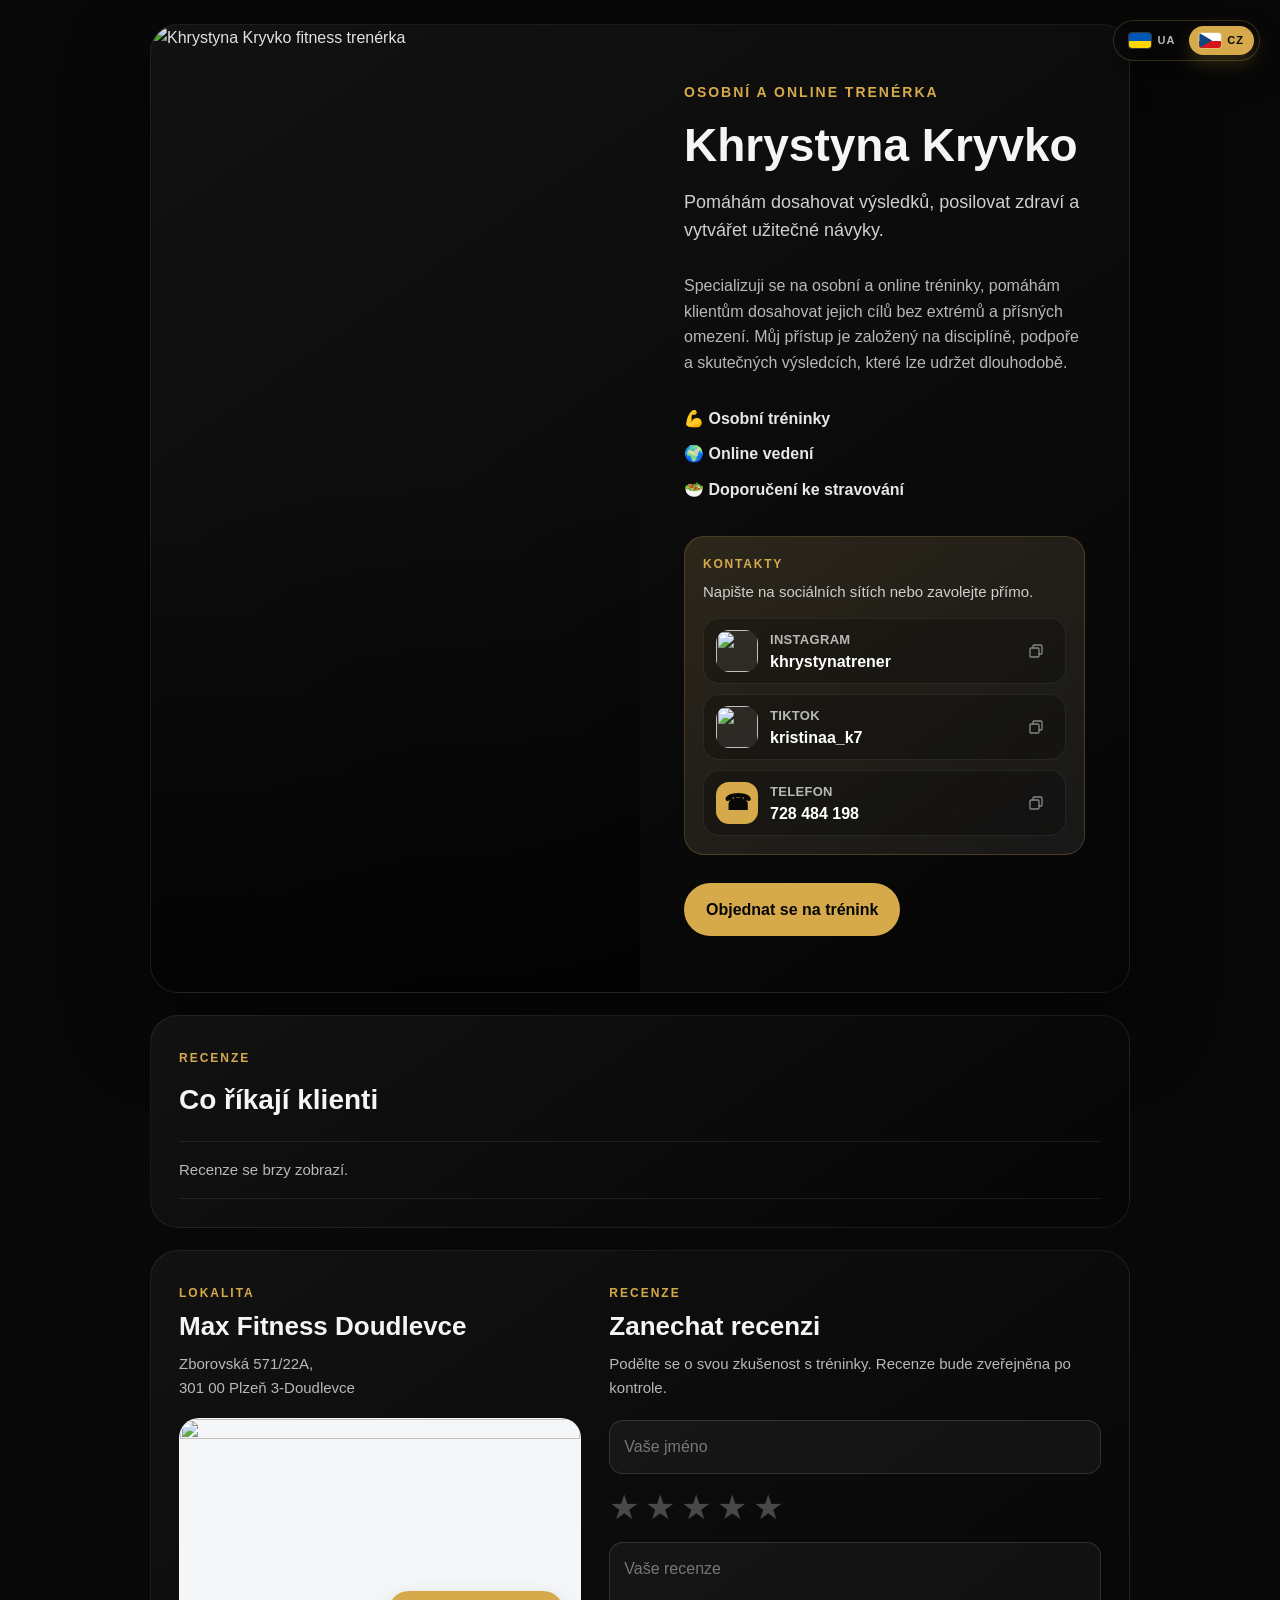
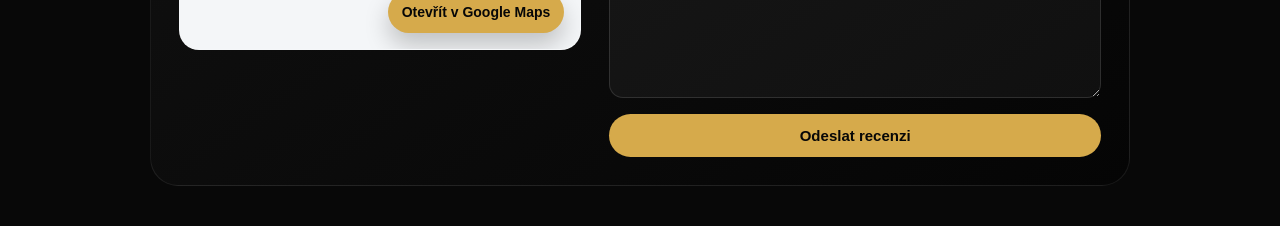
==== commit 3e120262: "Add basic client-side protections for review submissions. - Limit review submissions to two successf" ====
--- a/cz.html
+++ b/cz.html
@@ -4,7 +4,7 @@
   <meta charset="UTF-8" />
   <meta name="viewport" content="width=device-width, initial-scale=1.0" />
   <title>Khrystyna Kryvko | Fitness trenérka</title>
-  <link rel="stylesheet" href="style.css" />
+  <link rel="stylesheet" href="assets/css/site.css" />
 </head>
 
 <body>
@@ -23,7 +23,7 @@
   <main class="page">
     <section class="card">
       <div class="image-box">
-        <img src="media/photo.png" alt="Khrystyna Kryvko fitness trenérka" />
+        <img src="assets/media/photo.png" alt="Khrystyna Kryvko fitness trenérka" />
       </div>
 
       <div class="content">
@@ -57,16 +57,16 @@
 
           <div class="contact-links">
             <div class="contact-item">
-              <a class="contact-link" href="https://www.instagram.com/kristinaa_k7/" target="_blank" rel="noopener noreferrer">
+              <a class="contact-link" href="https://www.instagram.com/khrystynatrener/" target="_blank" rel="noopener noreferrer">
                 <span class="contact-icon">
-                  <img src="media/logo_inst.png" alt="" />
+                  <img src="assets/media/logo_inst.png" alt="" />
                 </span>
                 <span class="contact-copy">
                   <span>Instagram</span>
-                  <strong>kristinaa_k7</strong>
+                  <strong>khrystynatrener</strong>
                 </span>
               </a>
-              <button class="copy-btn" type="button" data-copy="kristinaa_k7" data-done="Zkopírováno" aria-label="Kopírovat Instagram" title="Kopírovat">
+              <button class="copy-btn" type="button" data-copy="khrystynatrener" data-done="Zkopírováno" aria-label="Kopírovat Instagram" title="Kopírovat">
                 <svg class="copy-icon" viewBox="0 0 24 24" aria-hidden="true">
                   <path d="M8 8V5.5A1.5 1.5 0 0 1 9.5 4h9A1.5 1.5 0 0 1 20 5.5v9A1.5 1.5 0 0 1 18.5 16H16" />
                   <path d="M5.5 8h9A1.5 1.5 0 0 1 16 9.5v9a1.5 1.5 0 0 1-1.5 1.5h-9A1.5 1.5 0 0 1 4 18.5v-9A1.5 1.5 0 0 1 5.5 8Z" />
@@ -76,7 +76,7 @@
             <div class="contact-item">
               <a class="contact-link" href="https://www.tiktok.com/@kristinaa_k7" target="_blank" rel="noopener noreferrer">
                 <span class="contact-icon">
-                  <img src="media/logo_tictok.png" alt="" />
+                  <img src="assets/media/logo_tictok.png" alt="" />
                 </span>
                 <span class="contact-copy">
                   <span>TikTok</span>
@@ -110,7 +110,7 @@
 
           <div class="buttons">
   <a class="btn btn-primary"
-   href="https://ig.me/m/kristinaa_k7"
+   href="https://ig.me/m/khrystynatrener"
    target="_self">
    Objednat se na trénink
 </a>
@@ -152,7 +152,7 @@
          target="_blank"
          rel="noopener noreferrer"
          aria-label="Otevřít lokalitu v Google Maps">
-        <img class="map-preview-img" src="media/map-preview.svg" alt="" />
+        <img class="map-preview-img" src="assets/media/map-preview.svg" alt="" />
         <span class="map-open-badge">Otevřít v Google Maps</span>
       </a>
     </div>
@@ -168,9 +168,9 @@
     </div>
 
     <form class="review-form">
-      <input type="text" placeholder="Vaše jméno" required />
-
-<div class="rating">
+      <input type="text" placeholder="Vaše jméno" maxlength="80" required />
+
+<div class="rating" tabindex="0" role="radiogroup" aria-label="Hodnocení">
   <span data-value="1">★</span>
   <span data-value="2">★</span>
   <span data-value="3">★</span>
@@ -180,7 +180,12 @@
 
 <input type="hidden" id="ratingValue" value="0">
 
-      <textarea placeholder="Vaše recenze" rows="5" required></textarea>
+      <textarea placeholder="Vaše recenze" rows="5" maxlength="800" required></textarea>
+
+      <label class="review-honeypot" aria-hidden="true">
+        Website
+        <input type="text" name="website" tabindex="-1" autocomplete="off" />
+      </label>
 
       <button type="submit">Odeslat recenzi</button>
     </form>
@@ -191,8 +196,8 @@
 
   <script src="https://www.gstatic.com/firebasejs/11.2.0/firebase-app-compat.js"></script>
   <script src="https://www.gstatic.com/firebasejs/11.2.0/firebase-firestore-compat.js"></script>
-  <script src="firebase.js"></script>
-  <script src="script.js"></script>
+  <script src="assets/js/firebase.js"></script>
+  <script src="assets/js/site.js"></script>
 </body>
 </html>
 
--- a/assets/css/site.css
+++ b/assets/css/site.css
@@ -0,0 +1,920 @@
+﻿* {
+  margin: 0;
+  padding: 0;
+  box-sizing: border-box;
+}
+
+body {
+  font-family: Arial, sans-serif;
+  background: #080808;
+  color: #f5f5f5;
+  line-height: 1.6;
+  scroll-padding-bottom: 160px;
+}
+
+.language-switcher {
+  position: absolute;
+  top: 20px;
+  right: 20px;
+  display: flex;
+  gap: 4px;
+  padding: 5px;
+  border: 1px solid rgba(214, 170, 75, 0.24);
+  border-radius: 999px;
+  background: rgba(8, 8, 8, 0.72);
+  box-shadow: 0 16px 34px rgba(0, 0, 0, 0.32);
+  backdrop-filter: blur(12px);
+  z-index: 100;
+}
+
+.language-switcher a {
+  min-width: 62px;
+  padding: 7px 10px;
+  border-radius: 999px;
+  color: #b8b8b8;
+  text-decoration: none;
+  font-weight: 700;
+  line-height: 1;
+  text-align: center;
+  display: inline-flex;
+  align-items: center;
+  justify-content: center;
+  gap: 6px;
+  transition: 0.25s ease;
+}
+
+.lang-flag {
+  position: relative;
+  width: 22px;
+  height: 15px;
+  flex: 0 0 22px;
+  overflow: hidden;
+  border-radius: 3px;
+  box-shadow: 0 0 0 1px rgba(255, 255, 255, 0.2);
+}
+
+.flag-ua {
+  background: linear-gradient(to bottom, #0057b7 0 50%, #ffd700 50% 100%);
+}
+
+.flag-cz {
+  background: linear-gradient(to bottom, #fff 0 50%, #d7141a 50% 100%);
+}
+
+.flag-cz::before {
+  content: "";
+  position: absolute;
+  inset: 0 auto 0 0;
+  width: 58%;
+  background: #11457e;
+  clip-path: polygon(0 0, 100% 50%, 0 100%);
+}
+
+.lang-code {
+  font-size: 11px;
+  letter-spacing: 1px;
+}
+
+.language-switcher a:hover {
+  color: #f5f5f5;
+  background: rgba(255, 255, 255, 0.07);
+}
+
+.language-switcher .active {
+  background: #d6aa4b;
+  color: #070707;
+  box-shadow: 0 8px 18px rgba(214, 170, 75, 0.22);
+}
+
+.language-switcher a:focus-visible {
+  outline: 2px solid #f0c86a;
+  outline-offset: 3px;
+}
+
+.page {
+  padding: 24px 16px 40px;
+  display: flex;
+  flex-direction: column;
+  align-items: center;
+  gap: 22px;
+}
+
+.card {
+  width: 100%;
+  max-width: 980px;
+  background: linear-gradient(145deg, #121212, #050505);
+  border: 1px solid rgba(255, 255, 255, 0.08);
+  border-radius: 28px;
+  overflow: hidden;
+  box-shadow: 0 30px 80px rgba(0, 0, 0, 0.55);
+  display: grid;
+  grid-template-columns: 1fr 1fr;
+}
+
+.image-box {
+  position: relative;
+  min-height: 560px;
+  overflow: hidden;
+}
+
+.image-box img {
+  width: 100%;
+  height: 100%;
+  object-fit: cover;
+  display: block;
+  filter: brightness(0.9) contrast(1.05);
+}
+
+.image-box::after {
+  content: "";
+  position: absolute;
+  inset: 0;
+  background: linear-gradient(
+    to top,
+    rgba(0, 0, 0, 0.65),
+    transparent 55%
+  );
+}
+
+.content {
+  padding: 56px 44px;
+  display: flex;
+  flex-direction: column;
+}
+
+.tag {
+  color: #d6aa4b;
+  font-size: 14px;
+  text-transform: uppercase;
+  letter-spacing: 2px;
+  margin-bottom: 18px;
+  font-weight: 700;
+}
+
+h1 {
+  font-size: 46px;
+  line-height: 1.05;
+  margin-bottom: 18px;
+}
+
+.subtitle {
+  font-size: 18px;
+  color: #cfcfcf;
+  margin-bottom: 28px;
+}
+
+.about {
+  color: #b8b8b8;
+  margin-bottom: 30px;
+  font-size: 16px;
+}
+
+.features {
+  display: grid;
+  gap: 10px;
+  margin-bottom: 34px;
+}
+
+.feature {
+  padding: 0;
+  color: #e8e8e8;
+  font-weight: 600;
+}
+
+.contact-panel {
+  margin-bottom: 28px;
+  padding: 18px;
+  border: 1px solid rgba(214, 170, 75, 0.22);
+  border-radius: 20px;
+  background:
+    linear-gradient(145deg, rgba(214, 170, 75, 0.13), rgba(255, 255, 255, 0.035)),
+    rgba(255, 255, 255, 0.035);
+}
+
+.contact-heading {
+  margin-bottom: 14px;
+}
+
+.contact-kicker {
+  display: block;
+  margin-bottom: 5px;
+  color: #d6aa4b;
+  font-size: 12px;
+  font-weight: 800;
+  letter-spacing: 1.8px;
+  text-transform: uppercase;
+}
+
+.contact-heading p {
+  color: #cfcfcf;
+  font-size: 15px;
+}
+
+.contact-links {
+  display: grid;
+  gap: 10px;
+}
+
+.contact-item {
+  display: flex;
+  align-items: center;
+  gap: 12px;
+  min-height: 66px;
+  padding: 11px 12px;
+  border: 1px solid rgba(255, 255, 255, 0.075);
+  border-radius: 16px;
+  background: rgba(0, 0, 0, 0.24);
+  transition: 0.25s ease;
+}
+
+.contact-link {
+  min-width: 0;
+  flex: 1;
+  display: flex;
+  align-items: center;
+  gap: 12px;
+  color: #f5f5f5;
+  text-decoration: none;
+  transition: 0.25s ease;
+}
+
+.contact-icon {
+  width: 42px;
+  height: 42px;
+  flex: 0 0 42px;
+  display: inline-flex;
+  align-items: center;
+  justify-content: center;
+  overflow: hidden;
+  border-radius: 13px;
+  background: rgba(255, 255, 255, 0.08);
+}
+
+.contact-icon img {
+  width: 100%;
+  height: 100%;
+  object-fit: cover;
+  display: block;
+}
+
+.contact-phone-icon {
+  color: #070707;
+  background: #d6aa4b;
+  font-size: 22px;
+  font-weight: 800;
+}
+
+.contact-copy {
+  display: grid;
+  gap: 2px;
+}
+
+.contact-copy span {
+  color: #b8b8b8;
+  font-size: 13px;
+  font-weight: 700;
+  letter-spacing: 0.3px;
+  text-transform: uppercase;
+}
+
+.contact-copy strong {
+  color: #fff;
+  font-size: 16px;
+  line-height: 1.2;
+}
+
+.contact-item:hover {
+  border-color: rgba(214, 170, 75, 0.45);
+  background: rgba(214, 170, 75, 0.16);
+  transform: translateY(-1px);
+}
+
+.copy-btn {
+  flex: 0 0 auto;
+  width: 34px;
+  height: 34px;
+  display: inline-flex;
+  align-items: center;
+  justify-content: center;
+  padding: 0;
+  border: 0;
+  border-radius: 50%;
+  background: transparent;
+  color: #858585;
+  cursor: pointer;
+  transition: 0.25s ease;
+}
+
+.copy-icon {
+  width: 18px;
+  height: 18px;
+  fill: none;
+  stroke: currentColor;
+  stroke-width: 1.8;
+  stroke-linecap: round;
+  stroke-linejoin: round;
+}
+
+.copy-btn:hover,
+.copy-btn.copied {
+  background: rgba(214, 170, 75, 0.12);
+  color: #d6aa4b;
+}
+
+.buttons {
+  display: flex;
+  gap: 14px;
+  flex-wrap: wrap;
+}
+
+.btn {
+  text-decoration: none;
+  padding: 14px 22px;
+  border-radius: 999px;
+  font-weight: 700;
+  transition: 0.25s ease;
+}
+
+.btn-primary {
+  background: #d6aa4b;
+  color: #070707;
+}
+
+.btn-primary:hover {
+  background: #f0c86a;
+}
+
+.btn-secondary {
+  color: #f5f5f5;
+  border: 1px solid rgba(255, 255, 255, 0.2);
+}
+
+.btn-secondary:hover {
+  border-color: #d6aa4b;
+  color: #d6aa4b;
+}
+
+/* testimonials */
+
+.testimonials-section {
+  width: 100%;
+  max-width: 980px;
+  padding: 28px;
+  border-radius: 28px;
+  background: linear-gradient(145deg, #121212, #050505);
+  border: 1px solid rgba(255, 255, 255, 0.08);
+}
+
+.section-label {
+  color: #d6aa4b;
+  font-size: 12px;
+  text-transform: uppercase;
+  letter-spacing: 2px;
+  font-weight: 700;
+}
+
+.section-header h2 {
+  margin-top: 8px;
+  font-size: 28px;
+}
+
+.testimonials-list {
+  margin-top: 18px;
+  display: grid;
+  gap: 0;
+  border-top: 1px solid rgba(255, 255, 255, 0.08);
+}
+
+.testimonial-card {
+  display: grid;
+  grid-template-columns: 120px minmax(120px, 160px) 1fr;
+  gap: 18px;
+  align-items: start;
+  padding: 16px 0;
+  border-bottom: 1px solid rgba(255, 255, 255, 0.08);
+}
+
+.testimonial-card > * {
+  min-width: 0;
+}
+
+.testimonial-card[hidden] {
+  display: none;
+}
+
+.testimonial-stars {
+  color: #d6aa4b;
+  font-size: 15px;
+  letter-spacing: 1px;
+  line-height: 1.3;
+}
+
+.testimonial-card h3 {
+  font-size: 16px;
+  line-height: 1.3;
+}
+
+.testimonial-card p {
+  color: #b8b8b8;
+  font-size: 15px;
+  line-height: 1.55;
+  overflow-wrap: anywhere;
+}
+
+.testimonials-empty {
+  padding: 16px 0;
+  color: #b8b8b8;
+  font-size: 15px;
+  border-bottom: 1px solid rgba(255, 255, 255, 0.08);
+}
+
+.testimonials-action,
+.testimonials-pagination {
+  margin-top: 18px;
+  display: inline-flex;
+  align-items: center;
+  justify-content: center;
+}
+
+.testimonials-action {
+  width: 100%;
+}
+
+.show-more-reviews,
+.pagination-btn {
+  border: 1px solid rgba(214, 170, 75, 0.28);
+  border-radius: 999px;
+  background: rgba(214, 170, 75, 0.12);
+  color: #d6aa4b;
+  cursor: pointer;
+  font: inherit;
+  font-weight: 800;
+  transition: 0.25s ease;
+}
+
+.show-more-reviews {
+  padding: 12px 18px;
+  font-size: 14px;
+}
+
+.show-more-reviews:hover,
+.pagination-btn:hover,
+.pagination-btn.active {
+  background: #d6aa4b;
+  color: #070707;
+}
+
+.testimonials-pagination {
+  width: 100%;
+  gap: 8px;
+  flex-wrap: wrap;
+}
+
+.pagination-btn {
+  min-width: 38px;
+  height: 38px;
+  padding: 0 12px;
+  font-size: 14px;
+}
+
+@media (max-width: 480px) {
+  .testimonials-section {
+    padding: 22px 18px;
+    border-radius: 22px;
+  }
+
+  .section-header h2 {
+    font-size: 24px;
+  }
+
+  .testimonial-card {
+    grid-template-columns: 1fr;
+    gap: 6px;
+    padding: 15px 0;
+  }
+
+  .show-more-reviews {
+    width: 100%;
+  }
+}
+
+/* Bottom section */
+
+.bottom-section {
+  width: 100%;
+  max-width: 980px;
+  padding: 28px;
+  border-radius: 28px;
+  background: linear-gradient(145deg, #121212, #050505);
+  border: 1px solid rgba(255, 255, 255, 0.08);
+  display: grid;
+  grid-template-columns: 0.9fr 1.1fr;
+  gap: 28px;
+}
+
+.review-card,
+.location-card {
+  padding: 0;
+  border: none;
+  background: transparent;
+  box-shadow: none;
+  border-radius: 0;
+}
+
+.review-label,
+.location-label {
+  color: #d6aa4b;
+  font-size: 12px;
+  text-transform: uppercase;
+  letter-spacing: 2px;
+  font-weight: 700;
+}
+
+.review-header h2,
+.location-info h2 {
+  margin-top: 8px;
+  font-size: 26px;
+  line-height: 1.15;
+}
+
+.review-header p,
+.location-info p {
+  margin-top: 10px;
+  color: #b8b8b8;
+  font-size: 15px;
+}
+
+.review-form {
+  margin-top: 20px;
+  display: grid;
+  gap: 12px;
+}
+
+.review-honeypot {
+  position: absolute;
+  left: -9999px;
+  width: 1px;
+  height: 1px;
+  overflow: hidden;
+  opacity: 0;
+  pointer-events: none;
+}
+
+.review-form input,
+.review-form select,
+.review-form textarea {
+  width: 100%;
+  padding: 13px 14px;
+  border-radius: 14px;
+  border: 1px solid rgba(255, 255, 255, 0.12);
+  background: rgba(255, 255, 255, 0.045);
+  color: #f5f5f5;
+  font: inherit;
+  outline: none;
+  transition: 0.25s ease;
+  scroll-margin-top: 24px;
+  scroll-margin-bottom: 180px;
+}
+
+.review-form textarea {
+  min-height: 96px;
+  resize: vertical;
+}
+
+.review-form input::placeholder,
+.review-form textarea::placeholder {
+  color: #777;
+}
+
+.review-form input:focus,
+.review-form select:focus,
+.review-form textarea:focus {
+  border-color: rgba(214, 170, 75, 0.75);
+  box-shadow: 0 0 0 4px rgba(214, 170, 75, 0.12);
+}
+
+.review-form select {
+  cursor: pointer;
+}
+
+.review-form option {
+  background: #111;
+  color: #f5f5f5;
+}
+
+.review-form button {
+  display: inline-block;
+  text-decoration: none;
+  margin-top: 4px;
+  padding: 13px 18px;
+  border: none;
+  border-radius: 999px;
+  background: #d6aa4b;
+  color: #070707;
+  font-weight: 800;
+  font-size: 15px;
+  cursor: pointer;
+  transition: 0.25s ease;
+}
+
+.review-form button:hover {
+  background: #f0c86a;
+  transform: translateY(-1px);
+}
+
+.review-form button:disabled {
+  cursor: wait;
+  opacity: 0.72;
+  transform: none;
+}
+
+.review-form-message {
+  margin-top: 2px;
+  color: #b8b8b8;
+  font-size: 14px;
+}
+
+.review-form-message[data-type="success"] {
+  color: #d6aa4b;
+}
+
+.review-form-message[data-type="error"] {
+  color: #ff8f8f;
+}
+
+.location-card {
+  display: flex;
+  flex-direction: column;
+  gap: 18px;
+}
+
+.location-info p {
+  margin-bottom: 0;
+}
+
+.location-map {
+  position: relative;
+  min-height: 230px;
+  overflow: hidden;
+  border-radius: 20px;
+  background: #f4f6f8;
+  border: 1px solid rgba(255, 255, 255, 0.08);
+}
+
+.location-map-link {
+  position: relative;
+  min-height: 230px;
+  display: block;
+  color: #070707;
+  text-decoration: none;
+}
+
+.map-preview-img {
+  width: 100%;
+  height: 100%;
+  min-height: 230px;
+  display: block;
+  object-fit: cover;
+  transition: 0.25s ease;
+}
+
+.location-map-link:hover .map-preview-img {
+  filter: brightness(0.97);
+}
+
+.map-open-badge {
+  position: absolute;
+  right: 16px;
+  bottom: 16px;
+  z-index: 3;
+  padding: 10px 14px;
+  border-radius: 999px;
+  background: #d6aa4b;
+  color: #070707;
+  font-size: 14px;
+  font-weight: 800;
+  box-shadow: 0 12px 24px rgba(0, 0, 0, 0.22);
+  transition: 0.25s ease;
+}
+
+.location-map-link:hover .map-open-badge {
+  background: #f0c86a;
+  transform: translateY(-1px);
+}
+
+/* Tablet */
+
+@media (max-width: 820px) {
+  .page {
+    padding: 20px 14px 32px;
+    gap: 16px;
+  }
+
+  .card {
+    grid-template-columns: 1fr;
+    border-radius: 24px;
+    box-shadow: 0 18px 45px rgba(0, 0, 0, 0.35);
+  }
+
+  .image-box {
+    min-height: 420px;
+  }
+
+  .content {
+    padding: 34px 24px;
+  }
+
+  h1 {
+    font-size: 36px;
+  }
+
+  .testimonial-card {
+    grid-template-columns: 1fr;
+    gap: 6px;
+    padding: 15px 0;
+  }
+
+  .bottom-section {
+    grid-template-columns: 1fr;
+    gap: 28px;
+    padding: 24px 20px;
+    border-radius: 24px;
+  }
+
+  .review-card {
+  padding-top: 26px;
+  border-top: 1px solid rgba(255, 255, 255, 0.08);
+}
+
+  .review-header h2,
+  .location-info h2 {
+    font-size: 22px;
+  }
+
+  .review-header p,
+  .location-info p {
+    font-size: 14px;
+  }
+
+  .location-map,
+  .location-map-link,
+  .map-preview-img {
+    min-height: 190px;
+  }
+}
+
+/* Phone */
+
+@media (max-width: 480px) {
+  .language-switcher {
+    top: 14px;
+    right: 14px;
+    padding: 4px;
+  }
+
+  .language-switcher a {
+    min-width: 52px;
+    padding: 7px 8px;
+    gap: 5px;
+  }
+
+  .lang-flag {
+    width: 20px;
+    height: 14px;
+    flex-basis: 20px;
+  }
+
+  .lang-code {
+    font-size: 10px;
+  }
+
+  .page {
+    padding: 14px 12px 28px;
+    gap: 14px;
+  }
+
+  .card {
+    border-radius: 22px;
+  }
+
+  .image-box {
+    min-height: 350px;
+  }
+
+  .content {
+    padding: 28px 20px;
+  }
+
+  .tag {
+    font-size: 12px;
+    letter-spacing: 1.6px;
+  }
+
+  h1 {
+    font-size: 32px;
+  }
+
+  .subtitle {
+    font-size: 16px;
+    margin-bottom: 22px;
+  }
+
+  .about {
+    font-size: 15px;
+    margin-bottom: 24px;
+  }
+
+  .features {
+    gap: 10px;
+    margin-bottom: 26px;
+  }
+
+  .feature {
+    font-size: 15px;
+  }
+
+  .contact-panel {
+    padding: 14px;
+    margin-bottom: 24px;
+  }
+
+  .contact-item {
+    min-height: 62px;
+    padding: 10px 11px;
+    gap: 9px;
+  }
+
+  .contact-icon {
+    width: 38px;
+    height: 38px;
+    flex-basis: 38px;
+    border-radius: 12px;
+  }
+
+  .copy-btn {
+    width: 32px;
+    height: 32px;
+  }
+
+  .buttons {
+    flex-direction: column;
+    gap: 10px;
+  }
+
+  .btn {
+    text-align: center;
+  }
+
+  .bottom-section {
+    padding: 22px 18px;
+    border-radius: 22px;
+    gap: 24px;
+  }
+
+  .review-card {
+  padding-top: 24px;
+}
+
+  .review-form button {
+    width: 100%;
+    text-align: center;
+  }
+
+  .location-map,
+  .location-map-link,
+  .map-preview-img {
+    min-height: 170px;
+  }
+
+  .map-open-badge {
+    right: 12px;
+    bottom: 12px;
+    padding: 9px 12px;
+    font-size: 13px;
+  }
+
+}
+
+.rating {
+  display: flex;
+  gap: 6px;
+  font-size: 34px;
+  line-height: 1;
+  margin: 4px 0 6px;
+}
+
+.rating span {
+  color: rgba(255, 255, 255, 0.25);
+  cursor: pointer;
+  transition: 0.2s ease;
+  user-select: none;
+}
+
+.rating span.active {
+  color: #d6aa4b;
+}
+
+.rating span:hover {
+  transform: scale(1.08);
+}
+
